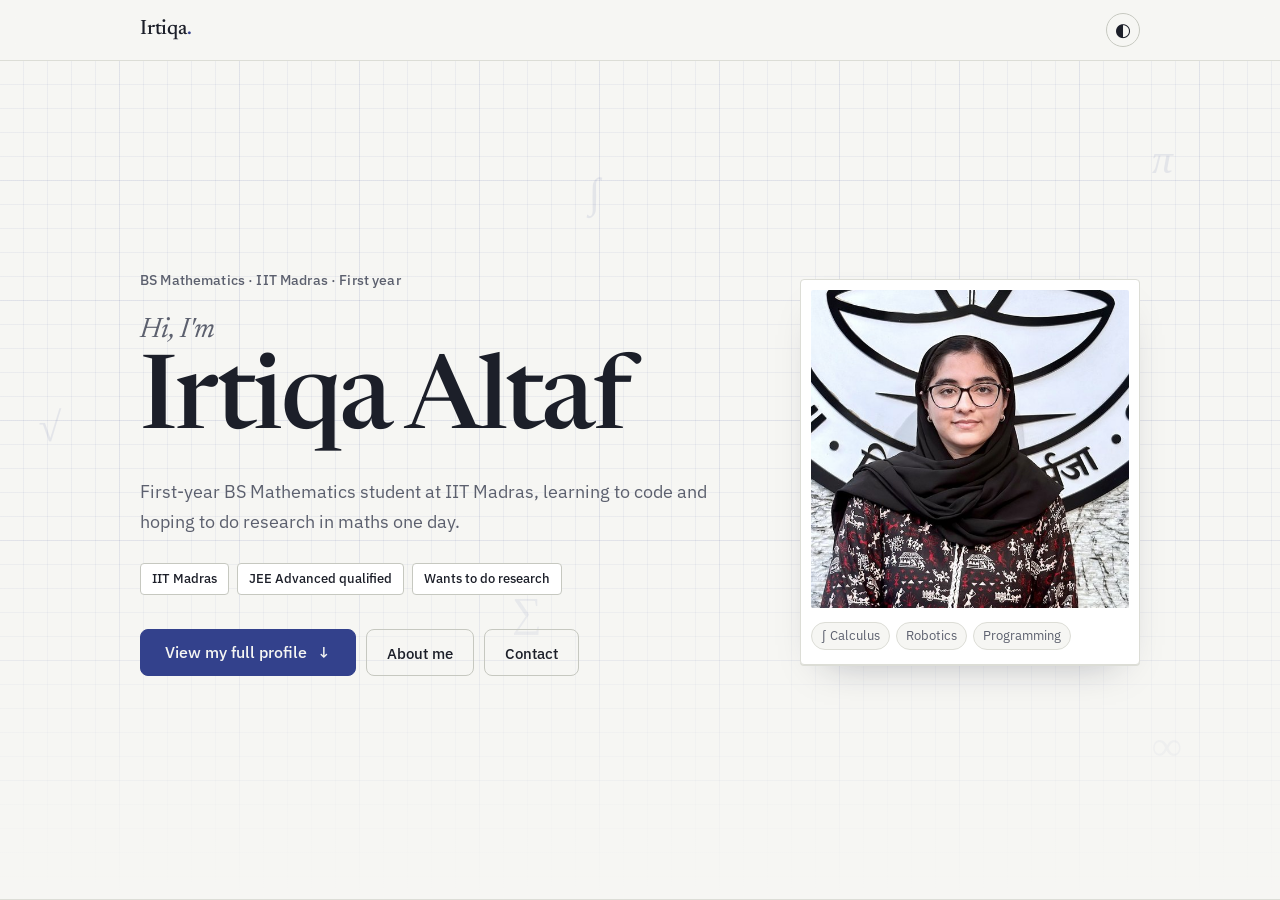
==== index.html @ 43c1088a "Refresh copy: vary sentence openings, rename to Beyond academics - Rewrite lines so they no longer a" ====
<!DOCTYPE html>
<html lang="en">
<head>
  <meta charset="UTF-8">
  <meta name="viewport" content="width=device-width, initial-scale=1.0">
  <meta name="color-scheme" content="light dark">
  <meta name="description" content="Irtiqa Altaf — BS Mathematics student at IIT Madras. Mathematics, programming, robotics, AI, sports and English poetry.">
  <title>Irtiqa Altaf</title>
  <link rel="preconnect" href="https://fonts.googleapis.com">
  <link rel="preconnect" href="https://fonts.gstatic.com" crossorigin>
  <link href="https://fonts.googleapis.com/css2?family=Newsreader:ital,opsz,wght@0,6..72,400;0,6..72,500;0,6..72,600;1,6..72,400;1,6..72,500&family=IBM+Plex+Sans:wght@400;500;600&family=IBM+Plex+Mono:wght@400;500&family=Noto+Nastaliq+Urdu:wght@400;600&family=Noto+Serif+Devanagari:wght@400;500&display=swap" rel="stylesheet">
  <link rel="stylesheet" href="style.css">
</head>
<body>
  <div id="bar"></div>

  <nav>
    <div class="wrap">
      <a class="logo" href="#top">Irtiqa<span>.</span></a>
      <div class="links">
        <a href="#about">About</a>
        <a href="#maths">Maths</a>
        <a href="#tech">Coding</a>
        <a href="#mathcode">Maths+Code</a>
        <a href="#robotics">Robotics</a>
        <a href="#beyond">Beyond academics</a>
        <a href="#languages">Languages</a>
        <a href="#roadmap">Roadmap</a>
        <a href="#contact">Contact</a>
      </div>
      <button id="theme" type="button" aria-label="Switch light and dark theme" title="Light / dark">◐</button>
    </div>
  </nav>

  <!-- HERO -->
  <div class="hero" id="top">
    <span class="sym" style="top:12%;left:46%;" aria-hidden="true">∫</span>
    <span class="sym" style="top:62%;left:40%;animation-delay:-3s;" aria-hidden="true">∑</span>
    <span class="sym" style="top:8%;left:90%;animation-delay:-5s;" aria-hidden="true">π</span>
    <span class="sym" style="top:78%;left:90%;animation-delay:-2s;" aria-hidden="true">∞</span>
    <span class="sym" style="top:40%;left:3%;animation-delay:-6s;" aria-hidden="true">√</span>
    <div class="wrap">
      <div>
        <div class="eyebrow">BS Mathematics &middot; IIT Madras &middot; First year</div>
        <h1>Hi, I'm <span>Irtiqa Altaf</span></h1>
        <p class="lead">
          First-year BS Mathematics student at IIT Madras, learning to code and hoping to do research in maths one day.
        </p>
        <div class="badges">
          <span class="badge">IIT Madras</span>
          <span class="badge">JEE Advanced qualified</span>
          <span class="badge">Wants to do research</span>
        </div>
        <div class="cta">
          <button type="button" class="btn primary big" id="openProfile">View my full profile <span class="down" aria-hidden="true">&darr;</span></button>
          <a class="btn ghost" href="#about">About me</a>
          <a class="btn ghost" href="#contact">Contact</a>
        </div>
      </div>
      <div class="photo-frame">
        <img src="[data-uri]" alt="Profile photo">
        <span class="chip c1">∫ Calculus</span>
        <span class="chip c2">Robotics</span>
        <span class="chip c3">Programming</span>
      </div>
    </div>
  </div>

  <div id="rest">

  <!-- HIGHLIGHTS -->
  <div class="hl">
    <div class="wrap">
      <a class="tile reveal" href="#maths"><span class="ic">∫</span><b>Maths</b><small>Calculus, Linear Algebra</small></a>
      <a class="tile reveal" href="#tech"><span class="ic">{ }</span><b>Coding</b><small>Python, R, MATLAB, Mathematica</small></a>
      <a class="tile reveal" href="#robotics"><span class="ic">🤖</span><b>Robotics &amp; electronics</b><small>Sensors, motors, circuits</small></a>
      <a class="tile reveal" href="#maths"><span class="ic">🧠</span><b>AI</b><small>The maths behind it</small></a>
      <a class="tile reveal" href="#beyond"><span class="ic">⚽</span><b>Sports &amp; games</b><small>Football, kho kho, chess</small></a>
    </div>
  </div>

  <!-- STATS -->
  <div class="stats">
    <div class="wrap">
      <div class="stat reveal"><b data-count="2">2</b><span>maths courses done at IIT Madras</span></div>
      <div class="stat reveal"><b data-count="3">3</b><span>languages I speak</span></div>
      <div class="stat reveal"><b data-count="4">4</b><span>coding tools: MATLAB, Mathematica, Python, R</span></div>
      <div class="stat reveal"><b data-count="3">3</b><span>sports and games I play</span></div>
    </div>
  </div>

  <!-- 01 ABOUT -->
  <section id="about">
    <div class="wrap two">
      <div class="reveal">
        <div class="sh"><span class="num">01</span><div><div class="kicker">About me</div><h2>A bit about me</h2></div></div>
        <p>
          Currently in my first year of BS Mathematics at IIT Madras, which I joined after qualifying JEE Advanced.
        </p>
        <p>
          Hardworking and consistent. Once I decide to do something, I see it through to the end.
        </p>
        <p>
          Exploring comes naturally to me: reading about maths, opening things up to see what's inside, and learning programming whenever there's time.
        </p>
        <p>
          Challenges draw me in, especially the ones that make me think differently. A problem that doesn't give in easily pushes me to look at it from a new angle, and that's usually where the real learning happens.
        </p>
        <p>
          Beyond academics, there's football, kho kho, chess (still learning), and long cycle rides around campus with songs on.
        </p>
        <p class="signoff">Always curious, quietly ambitious, and never done learning.</p>
      </div>
      <div class="card reveal">
        <h3>Quick facts</h3>
        <ul class="facts">
          <li><b>Studying</b> BS Mathematics</li>
          <li><b>Where</b> IIT Madras</li>
          <li><b>Favorite maths</b> Calculus</li>
          <li><b>Plays</b> Football, kho kho, chess</li>
          <li><b>Reads</b> Novels &amp; Urdu literature</li>
          <li><b>Languages</b> English, Urdu, Hindi</li>
          <li><b>Learning</b> Python, R, robotics</li>
          <li><b>Goal</b> Research in maths</li>
        </ul>
      </div>
    </div>
  </section>

  <!-- BELIEF -->
  <div class="belief">
    <div class="wrap reveal">
      <div class="kicker">What I believe</div>
      <p class="big">&ldquo;Once I decide to do something, I see it through to the end.&rdquo;</p>
      <p class="small">
        And a life without purpose wastes God's most beautiful gift.
      </p>
    </div>
  </div>

  <!-- 02 MATHS -->
  <section id="maths" class="alt">
    <div class="wrap">
      <div class="sh reveal"><span class="num">02</span><div><div class="kicker">Maths</div><h2>My maths side</h2></div></div>
      <div class="math-grid">
        <div class="card why reveal">
          <h3>What I like about maths</h3>
          <ul>
            <li>Reading about what's going on in the world of mathematics, the latest ideas, discoveries and problems. I could do that for hours.</li>
            <li>Calculus is the part of maths that fascinates me the most.</li>
            <li>The plan: higher studies in maths, and then a career in research.</li>
          </ul>
        </div>
        <div class="card reveal">
          <h3>Courses done at IIT Madras</h3>
          <div class="course"><span class="tick">✓</span><div><b>Linear Algebra</b><small>Completed</small></div></div>
          <div class="course"><span class="tick">✓</span><div><b>One Variable Calculus</b><small>Completed</small></div></div>
        </div>
      </div>

      <div class="why5 reveal">
        <h3 class="big">Why I like mathematics</h3>
        <div class="wgrid">
          <div class="card wcard">
            <div class="viz proof" id="proof">
              <div>Let n be even, so n = 2k</div>
              <div>&rArr; n&sup2; = 4k&sup2; = 2(2k&sup2;)</div>
              <div>&rArr; n&sup2; is even &nbsp;&#8718;</div>
            </div>
            <div class="txt"><div class="pill">Logic and clarity</div>
              <p>Everything in mathematics can be reasoned out step by step. When a proof works, you know it is true, and there is no doubt left.</p></div>
          </div>
          <div class="card wcard">
            <div class="viz fm" aria-hidden="true">
              <span class="io" id="fmx">2</span><span class="arrow">&rarr;</span>
              <span class="fbox"><span class="gear">&#9881;</span> f(x) = x&sup2;</span>
              <span class="arrow">&rarr;</span><span class="io out" id="fmy">4</span>
            </div>
            <div class="txt"><div class="pill">Understanding how things work</div>
              <p>Understanding how things work from the inside is a joy, and mathematics provides the tools to do it.</p></div>
          </div>
          <div class="card wcard">
            <div class="viz" aria-hidden="true">
              <pre class="code"><span class="kw">while</span> not solved:
    try_again()  <span class="cm"># attempt <b id="att">1</b></span>
<span class="ok" id="done">&nbsp;</span></pre>
            </div>
            <div class="txt"><div class="pill">Problem solving</div>
              <p>Staying with a hard problem for a long time and finally cracking it. Few feelings come close.</p></div>
          </div>
          <div class="card wcard">
            <div class="viz" aria-hidden="true"><canvas id="rose"></canvas></div>
            <div class="txt"><div class="pill">Beauty and patterns</div>
              <p>Mathematics is beautiful. Simple ideas often connect in surprising ways, and discovering those patterns never gets old.</p></div>
          </div>
          <div class="card wcard">
            <div class="viz gate" aria-hidden="true">
              <span class="bit" id="bA">1</span><span class="bit" id="bB">0</span>
              <span class="gbox">AND</span><span class="led" id="led"></span>
              <span class="eqs" id="eqs">1 AND 0 = 0</span>
            </div>
            <div class="txt"><div class="pill">Connection to technology</div>
              <p>Mathematics is the base of programming, electronics and robotics, which are the areas I'm exploring now.</p></div>
          </div>
        </div>
      </div>

      <div class="card thm reveal" style="margin-top:26px;">
        <div class="pill">My favorite equation</div>
        <h3>The derivative of an integral with moving limits</h3>
        <div class="eqbox">
          <math display="block" aria-label="d by dx of the integral from h of x to g of x of f of t dt equals f of g of x times g prime of x minus f of h of x times h prime of x">
            <mrow>
              <mfrac><mi>d</mi><mrow><mi>d</mi><mi>x</mi></mrow></mfrac>
              <mo stretchy="true">(</mo>
              <msubsup><mo>&int;</mo><mrow><mi>h</mi><mo stretchy="false" lspace="0" rspace="0">(</mo><mi>x</mi><mo stretchy="false" lspace="0" rspace="0">)</mo></mrow><mrow><mi>g</mi><mo stretchy="false" lspace="0" rspace="0">(</mo><mi>x</mi><mo stretchy="false" lspace="0" rspace="0">)</mo></mrow></msubsup>
              <mi>f</mi><mo stretchy="false" lspace="0" rspace="0">(</mo><mi>t</mi><mo stretchy="false" lspace="0" rspace="0">)</mo><mspace width="0.2em"></mspace><mi>d</mi><mi>t</mi>
              <mo stretchy="true">)</mo>
              <mo>=</mo>
              <mi>f</mi><mo stretchy="false" lspace="0" rspace="0">(</mo><mi>g</mi><mo stretchy="false" lspace="0" rspace="0">(</mo><mi>x</mi><mo stretchy="false" lspace="0" rspace="0">)</mo><mo stretchy="false" lspace="0" rspace="0">)</mo><mo lspace="0.2em" rspace="0.2em">&middot;</mo><msup><mi>g</mi><mo>&prime;</mo></msup><mo stretchy="false" lspace="0" rspace="0">(</mo><mi>x</mi><mo stretchy="false" lspace="0" rspace="0">)</mo>
              <mo>&minus;</mo>
              <mi>f</mi><mo stretchy="false" lspace="0" rspace="0">(</mo><mi>h</mi><mo stretchy="false" lspace="0" rspace="0">(</mo><mi>x</mi><mo stretchy="false" lspace="0" rspace="0">)</mo><mo stretchy="false" lspace="0" rspace="0">)</mo><mo lspace="0.2em" rspace="0.2em">&middot;</mo><msup><mi>h</mi><mo>&prime;</mo></msup><mo stretchy="false" lspace="0" rspace="0">(</mo><mi>x</mi><mo stretchy="false" lspace="0" rspace="0">)</mo>
            </mrow>
          </math>
        </div>
        <p>One of the most beautiful equations I have learnt so far.</p>
        <p class="small">It follows from the Fundamental Theorem of Calculus and the chain rule. It is a form of the Leibniz integral rule.</p>
        <canvas id="thmCv" role="img" aria-label="Animated graph: the area under f(t) between two moving limits h(x) and g(x)"></canvas>
        <p class="readout" id="thmOut"></p>
        <p class="note">The shaded area is the integral of f(t) from h(x) to g(x). As x changes, both limits move. The page checks the formula against a numerical calculation, and they match.</p>
      </div>

      <div class="card reveal" style="margin-top:22px;">
        <h3>Maths in AI and robotics</h3>
        <p>
          Exploring how maths is used in AI and robotics is a big interest. Some things I want to understand better:
        </p>
        <div class="qs">
          <div class="card q" data-q="QUESTION 1"><p>How does a robot know where its arm is and how to move it? I think linear algebra comes in here.</p></div>
          <div class="card q" data-q="QUESTION 2"><p>How does an AI model learn from data? Maybe calculus again.</p></div>
          <div class="card q" data-q="QUESTION 3"><p>How do sensors, motors and circuits work together with the maths?</p></div>
        </div>
      </div>
    </div>
  </section>

  <!-- 03 CODING -->
  <section id="tech">
    <div class="wrap">
      <div class="sh reveal"><span class="num">03</span><div><div class="kicker">Coding</div><h2>What I'm learning to code with</h2></div></div>
      <div class="tags reveal">
        <span class="tag">MATLAB<small>Learned</small></span>
        <span class="tag">Mathematica<small>Learned</small></span>
        <span class="tag">Python<small>Basics, going deeper</small></span>
        <span class="tag learning">R<small>Learning right now</small></span>
        <span class="tag learning">Other languages<small>Want to learn</small></span>
      </div>
      <div class="panel reveal">
        <div class="pill">Right now</div>
        <ul>
          <li><b>R programming</b> Learning it right now.</li>
          <li><b>Python</b> Comfortable with the basics, now going deeper.</li>
          <li><b>MATLAB &amp; Mathematica</b> Already learned both.</li>
          <li><b>Next few months</b> Much more programming and robotics.</li>
        </ul>
      </div>
    </div>
  </section>

  <!-- 04 MATHS + CODE -->
  <section id="mathcode" class="alt">
    <div class="wrap">
      <div class="sh reveal"><span class="num">04</span><div><div class="kicker">Maths meets code</div><h2>Calculus, drawn</h2></div></div>
      <p class="sub reveal">
        The derivative is the slope of a curve at one point. Choose a function
        and move the slider to see the tangent line change.
      </p>
      <div class="demo card reveal">
        <div class="controls">
          <label>Function
            <select id="calcFn">
              <option value="sin">sin x</option>
              <option value="sq">x²</option>
              <option value="cube">x³ − 3x</option>
            </select>
          </label>
          <label class="grow">Point x
            <input type="range" id="calcX" step="0.01">
          </label>
        </div>
        <canvas id="calc" role="img" aria-label="Interactive graph of a function, its derivative and its tangent line"></canvas>
        <p class="readout" id="calcOut"></p>
        <p class="note">Built with JavaScript for this page. A Python and R version is on my list.</p>
      </div>
    </div>
  </section>

  <!-- 05 ROBOTICS -->
  <section id="robotics">
    <div class="wrap">
      <div class="sh reveal"><span class="num">05</span><div><div class="kicker">Robotics &amp; electronics</div><h2>What's inside things</h2></div></div>
      <div class="robo reveal">
        <div>
          <blockquote>&ldquo;It's the little building blocks of everyday stuff that fascinate me.&rdquo;</blockquote>
          <p>
            That's why I like opening things up to see what's inside. I once
            took apart a computer keyboard to look at its components.
          </p>
          <p>
            Still a beginner in robotics and electronics. The goal is to understand what's inside a robot, like the sensors, motors and circuits, and the maths behind how they work.
          </p>
          <p>Nothing big built yet, but that's starting soon.</p>
          <div class="chips"><span>Sensors</span><span>Motors</span><span>Circuits</span><span>Maths</span></div>
        </div>
        <svg viewBox="0 0 420 320" role="img" aria-label="Decorative circuit diagram with sensors, motors and circuits connected to a robot chip">
          <g fill="none" stroke-width="2.5" stroke-linecap="round" stroke-linejoin="round">
            <path class="trace" d="M160 140 H90 V70 H52"/>
            <path class="trace" d="M160 180 H70 V250 H52"/>
            <path class="trace" d="M260 140 H330 V70 H368"/>
            <path class="trace" d="M260 180 H350 V250 H368"/>
            <path class="trace" d="M210 110 V44 H262"/>
            <path class="trace" d="M210 210 V282 H158"/>
          </g>
          <rect x="160" y="110" width="100" height="100" rx="12" fill="#0b1f23" stroke="#5eead4" stroke-width="2.5"/>
          <g stroke="#5eead4" stroke-width="2.5" stroke-linecap="round">
            <path d="M180 110v-8M210 110v-8M240 110v-8M180 210v8M210 210v8M240 210v8M160 130h-8M160 160h-8M160 190h-8M260 130h8M260 160h8M260 190h8"/>
          </g>
          <text x="210" y="165" text-anchor="middle" font-weight="600">ROBOT</text>
          <g fill="#5eead4">
            <circle cx="52" cy="70" r="6"/><circle cx="52" cy="250" r="6"/>
            <circle cx="368" cy="70" r="6"/><circle cx="368" cy="250" r="6"/>
            <circle cx="262" cy="44" r="6"/><circle cx="158" cy="282" r="6"/>
          </g>
          <text x="52" y="52" text-anchor="middle">Sensors</text>
          <text x="52" y="276" text-anchor="middle">Motors</text>
          <text x="368" y="52" text-anchor="middle">Circuits</text>
          <text x="368" y="276" text-anchor="middle">Power</text>
          <text x="290" y="36">Code</text>
          <text x="104" y="306">Maths</text>
        </svg>
      </div>

      <div class="grid involve">
        <div class="card reveal">
          <div class="pill">Electronics</div>
          <h3>Shaastra 2027: Elecfest</h3>
          <p>Part of the Elecfest team at Shaastra 2027.</p>
        </div>
        <div class="card reveal">
          <div class="pill">AI</div>
          <h3>AI club, CFI</h3>
          <p>Applied and gave the interview.</p>
          <span class="wait">Result not out yet</span>
        </div>
        <div class="card reveal">
          <div class="pill">Robotics</div>
          <h3>iBot club, CFI</h3>
          <p>Applied and gave the interview.</p>
          <span class="wait">Result not out yet</span>
        </div>
      </div>
    </div>
  </section>

  <!-- 06 BEYOND ACADEMICS -->
  <section id="beyond" class="alt">
    <div class="wrap">
      <div class="sh reveal"><span class="num">06</span><div><div class="kicker">Beyond academics</div><h2>What I do when I'm not studying</h2></div></div>
      <div class="bento">
        <div class="card reveal"><span class="icon">⚽</span><h3>Football</h3><p>Love the game, and playing as part of a team is the best part.</p></div>
        <div class="card reveal"><span class="icon">🏃‍♀️</span><h3>Kho kho</h3><p>Another favourite, on the field whenever possible.</p></div>
        <div class="card big reveal">
          <span class="icon">📚</span>
          <h3>Novels &amp; Urdu literature</h3>
          <p>Novels and Urdu literature, especially Allama Iqbal's poetry, fill most of my free time and keep me motivated.</p>
          <p>Writing Urdu poems of my own is part of it too.</p>
        </div>
        <div class="card reveal"><span class="icon">♟️</span><h3>Chess</h3><p>Just started. Still learning.</p></div>
        <div class="card reveal"><span class="icon">🚲</span><h3>Cycling</h3><p>Songs on, no place to go, just riding around campus. Love it.</p></div>
        <div class="card wide reveal"><span class="icon">🔧</span><h3>Taking things apart</h3><p>Opening things up to see the components inside. A computer keyboard has already been through it.</p></div>
      </div>
    </div>
  </section>

  <!-- 07 LANGUAGES -->
  <section id="languages">
    <div class="wrap">
      <div class="sh reveal"><span class="num">07</span><div><div class="kicker">Languages</div><h2>Languages I know</h2></div></div>
      <div class="grid">
        <div class="card lang reveal">
          <div class="script">Aa</div>
          <h3>English</h3>
          <p>The language of my studies and my code.</p>
        </div>
        <div class="card lang reveal">
          <div class="script" lang="ur" dir="rtl">اردو</div>
          <h3>Urdu</h3>
          <p>The language of the literature I love, and of the poems I try to write.</p>
        </div>
        <div class="card lang reveal">
          <div class="script" lang="hi">हिन्दी</div>
          <h3>Hindi</h3>
          <p>Spoken and written every day, usually mixed with English.</p>
        </div>
      </div>
    </div>
  </section>

  <!-- QUOTE -->
  <div class="quote">
    <div class="wrap reveal">
      <blockquote>
        &ldquo;Raise your selfhood so high that before every decree of destiny,
        God Himself asks you: <em>tell me, what is it that you wish?</em>&rdquo;
      </blockquote>
      <p class="roman" lang="ur" dir="rtl">
        خودی کو کر بلند اتنا کہ ہر تقدیر سے پہلے،<br>
        خدا بندے سے خود پوچھے، بتا تیری رضا کیا ہے۔
      </p>
      <cite>Allama Iqbal &middot; my favorite couplet</cite>
      <p class="why-q">Iqbal's poetry is one of my biggest sources of motivation. I try to write Urdu poems of my own too.</p>
    </div>
  </div>

  <!-- 08 ROADMAP -->
  <section id="roadmap">
    <div class="wrap">
      <div class="sh reveal"><span class="num">08</span><div><div class="kicker">Roadmap</div><h2>Where I want to go</h2></div></div>
      <div class="road">
        <div class="card reveal">
          <div class="pill">Now</div>
          <h3>Learning the basics</h3>
          <ul>
            <li>Studying maths at IIT Madras</li>
            <li>Learning R, and practicing Python, MATLAB and Mathematica</li>
            <li>Working with the Elecfest team</li>
          </ul>
        </div>
        <div class="card reveal">
          <div class="pill">Next few months</div>
          <h3>Maths, programming and robotics</h3>
          <ul>
            <li>Study maths very well</li>
            <li>Learn a lot more programming and robotics</li>
            <li>Go deeper into Python and other useful languages</li>
            <li>Start my first project</li>
          </ul>
        </div>
        <div class="card reveal">
          <div class="pill">Later</div>
          <h3>Research in maths</h3>
          <ul>
            <li>Higher studies in mathematics</li>
            <li>Work in research</li>
          </ul>
        </div>
      </div>
    </div>
  </section>

  <!-- 09 PROJECTS -->
  <section id="projects" class="alt">
    <div class="wrap">
      <div class="sh reveal"><span class="num">09</span><div><div class="kicker">Projects</div><h2>Coming soon</h2></div></div>
      <p class="sub reveal">No projects yet. The first one is coming soon, and it will show up here.</p>
      <div class="grid">
        <div class="card proj reveal"><div class="pill">Coming soon</div><h3>Project 1</h3><p>Something with calculus and code.</p></div>
        <div class="card proj reveal"><div class="pill">Coming soon</div><h3>Project 2</h3><p>Something with electronics or robotics.</p></div>
        <div class="card proj reveal"><div class="pill">Coming soon</div><h3>Project 3</h3><p>Another idea.</p></div>
      </div>
    </div>
  </section>

  <!-- FRIENDS -->
  <section>
    <div class="wrap">
      <div class="sh reveal"><span class="num">✦</span><div><div class="kicker">My friends say</div><h2>How they describe me</h2></div></div>
      <div class="words reveal">
        <span class="word">Headstrong</span>
        <span class="word">Hardworking</span>
        <span class="word">Straightforward</span>
      </div>
    </div>
  </section>

  <!-- CONTACT -->
  <section id="contact" class="alt contact">
    <div class="wrap reveal">
      <div class="sh"><div><div class="kicker">Contact</div><h2>Say hi</h2></div></div>
      <p class="sub">Want to talk about maths, robotics, football or poetry? Message me.</p>
      <div class="cta">
        <!-- Replace the placeholders below with your real links -->
        <a class="btn primary" href="mailto:ma26b009@smail.iitm.ac.in">Email me</a>
        <a class="btn ghost" href="https://github.com/ma26b009">GitHub</a>
        <a class="btn ghost" href="https://www.linkedin.com/in/irtiqa-altaf-901a31426">LinkedIn</a>
      </div>
    </div>
  </section>

  <footer>
    &copy; 2026 Irtiqa Altaf &middot; <a href="#top">Back to top &uarr;</a>
  </footer>

  </div><!-- /#rest -->
  <script src="script.js"></script>
</body>
</html>
---- style.css ----
/* ==========================================================================
   Irtiqa Altaf — personal site
   Design: "the notebook" — typeset like a good maths paper.
   Paper + indigo ink, Newsreader for display, IBM Plex for text.
   ========================================================================== */

/* ---------- Tokens ---------- */
:root {
  color-scheme: light;
  --bg: #f6f6f3;          /* paper */
  --bg2: #eeeee9;         /* tinted paper for alternating sections */
  --card: #ffffff;        /* raised sheet */
  --text: #1c1f29;        /* ink */
  --muted: #5c606e;       /* pencil */
  --accent: #33418c;      /* indigo fountain-pen ink */
  --accent2: #232d66;
  --teal: #2e6a5c;        /* "done" / secondary marks */
  --line: #dcddd6;        /* hairline */
  --line2: #c6c8c0;       /* stronger rule */
  --grid: rgba(51, 65, 140, 0.055);
  --nav: rgba(246, 246, 243, 0.88);
  --band: #1d2340;        /* deep ink panel (robotics) */
  --band-text: #e6e8f2;
  --band-muted: #aab1cf;
  --band-mark: #a9b5ee;

  --serif: "Newsreader", "Iowan Old Style", "Palatino Linotype", Georgia, serif;
  --sans: "IBM Plex Sans", system-ui, -apple-system, "Segoe UI", sans-serif;
  --mono: "IBM Plex Mono", ui-monospace, SFMono-Regular, Menlo, monospace;
  --urdu: "Noto Nastaliq Urdu", "Noto Naskh Arabic", serif;
  --deva: "Noto Serif Devanagari", "Noto Sans Devanagari", serif;

  --wrap: 1080px;
  --gutter: clamp(20px, 4vw, 40px);
  --r-sm: 4px;
  --r: 8px;
  --r-lg: 14px;
}

@media (prefers-color-scheme: dark) {
  :root:not([data-theme="light"]) {
    color-scheme: dark;
    --bg: #12141b; --bg2: #171a23; --card: #1b1f2a;
    --text: #e7e7e2; --muted: #a2a6b4;
    --accent: #a9b5ee; --accent2: #c9d0f5; --teal: #8cc6b5;
    --line: #2b2f3b; --line2: #3a3f4d;
    --grid: rgba(169, 181, 238, 0.05);
    --nav: rgba(18, 20, 27, 0.86);
    --band: #1d2233; --band-text: #e6e8f2; --band-muted: #a7aec8; --band-mark: #a9b5ee;
  }
}
:root[data-theme="dark"] {
  color-scheme: dark;
  --bg: #12141b; --bg2: #171a23; --card: #1b1f2a;
  --text: #e7e7e2; --muted: #a2a6b4;
  --accent: #a9b5ee; --accent2: #c9d0f5; --teal: #8cc6b5;
  --line: #2b2f3b; --line2: #3a3f4d;
  --grid: rgba(169, 181, 238, 0.05);
  --nav: rgba(18, 20, 27, 0.86);
  --band: #1d2233; --band-text: #e6e8f2; --band-muted: #a7aec8; --band-mark: #a9b5ee;
}

/* ---------- Base ---------- */
*, *::before, *::after { box-sizing: border-box; margin: 0; padding: 0; }
html { scroll-behavior: smooth; scroll-padding-top: 76px; -webkit-text-size-adjust: 100%; }
body {
  font-family: var(--sans);
  font-size: 1.0625rem;
  line-height: 1.7;
  color: var(--text);
  background: var(--bg);
  overflow-x: hidden;
  -webkit-font-smoothing: antialiased;
  text-rendering: optimizeLegibility;
  font-feature-settings: "kern" 1;
}
a { color: inherit; text-decoration-thickness: 1px; text-underline-offset: 3px; }
::selection { background: color-mix(in srgb, var(--accent) 22%, transparent); }
:focus-visible { outline: 2px solid var(--accent); outline-offset: 3px; border-radius: var(--r-sm); }
p + p { margin-top: 0.9em; }
h1, h2, h3 { font-family: var(--serif); font-weight: 500; color: var(--text); font-optical-sizing: auto; }
b, strong { font-weight: 600; }

.wrap { max-width: var(--wrap); margin: 0 auto; padding: 0 var(--gutter); }

/* ---------- Progress bar + nav ---------- */
#bar { position: fixed; top: 0; left: 0; height: 2px; width: 0; background: var(--accent); z-index: 30; }

nav {
  position: sticky; top: 0; z-index: 20;
  background: var(--nav);
  backdrop-filter: saturate(140%) blur(10px);
  -webkit-backdrop-filter: saturate(140%) blur(10px);
  border-bottom: 1px solid var(--line);
}
nav .wrap { display: flex; align-items: center; gap: 24px; height: 60px; }
.logo {
  font-family: var(--serif); font-weight: 500; font-size: 1.3rem;
  text-decoration: none; letter-spacing: -0.01em; flex: none;
}
.logo span { color: var(--accent); }
.links {
  display: flex; gap: 22px; margin-left: auto;
  overflow-x: auto; scrollbar-width: none;
  font-size: 0.875rem;
}
.links::-webkit-scrollbar { display: none; }
.links a { color: var(--muted); text-decoration: none; white-space: nowrap; padding: 4px 0; border-bottom: 1px solid transparent; transition: color .15s, border-color .15s; }
.links a:hover { color: var(--text); border-bottom-color: var(--line2); }
#theme {
  flex: none; width: 34px; height: 34px; border-radius: 50%;
  border: 1px solid var(--line2); background: transparent; color: var(--text);
  font-size: 1.15rem; line-height: 1; cursor: pointer; transition: border-color .15s;
  font-family: "Segoe UI Symbol", "DejaVu Sans", system-ui, sans-serif;
}
#theme:hover { border-color: var(--accent); }

/* ---------- Hero ---------- */
.hero {
  position: relative; overflow: hidden;
  min-height: calc(100vh - 61px); min-height: calc(100svh - 61px);
  display: flex; align-items: center;
  border-bottom: 1px solid var(--line);
  background-color: var(--bg);
  /* graph paper: fine 24px squares, a stronger line every 5 */
  background-image:
    linear-gradient(var(--grid) 1px, transparent 1px),
    linear-gradient(90deg, var(--grid) 1px, transparent 1px),
    linear-gradient(color-mix(in srgb, var(--grid) 100%, var(--grid)) 1px, transparent 1px),
    linear-gradient(90deg, color-mix(in srgb, var(--grid) 100%, var(--grid)) 1px, transparent 1px);
  background-size: 24px 24px, 24px 24px, 120px 120px, 120px 120px;
  background-position: -1px -1px;
}
.hero::after {
  /* fade the paper grid out toward the bottom and the text side */
  content: ""; position: absolute; inset: 0; pointer-events: none;
  background: linear-gradient(to bottom, transparent 55%, var(--bg) 100%);
}
.sym {
  position: absolute; z-index: 0; pointer-events: none; user-select: none;
  font-family: var(--serif); font-style: italic; font-size: 2.6rem;
  color: var(--accent); opacity: 0.09;
}
.hero .wrap {
  position: relative; z-index: 1; width: 100%;
  display: grid; grid-template-columns: minmax(0, 1.25fr) minmax(0, 0.75fr);
  gap: clamp(40px, 7vw, 96px); align-items: center;
  padding-top: 72px; padding-bottom: 88px;
}
.eyebrow {
  font-size: 0.9rem; font-weight: 500; color: var(--muted);
  letter-spacing: 0.01em;
}
.hero h1 {
  margin: 22px 0 22px;
  font-family: var(--serif); font-weight: 400; font-style: italic;
  font-size: clamp(1.4rem, 2.4vw, 1.75rem); line-height: 1.2;
  color: var(--muted);
}
.hero h1 span {
  display: block; margin-top: 6px;
  font-style: normal; font-weight: 500; color: var(--text);
  font-size: clamp(3.2rem, 8.2vw, 6.4rem); line-height: 0.98;
  letter-spacing: -0.025em;
}
.lead { font-size: 1.15rem; line-height: 1.65; color: var(--muted); max-width: 34em; }
.badges { margin-top: 26px; display: flex; flex-wrap: wrap; gap: 8px; }
.badge {
  font-size: 0.82rem; font-weight: 500; color: var(--text);
  padding: 4px 11px; border: 1px solid var(--line2); border-radius: var(--r-sm);
  background: var(--card);
}
.cta { margin-top: 34px; display: flex; flex-wrap: wrap; gap: 10px; }

/* buttons */
.btn {
  display: inline-flex; align-items: center; gap: 10px;
  padding: 11px 20px; border-radius: var(--r);
  font: 500 0.95rem/1.2 var(--sans); text-decoration: none; cursor: pointer;
  transition: background-color .15s, border-color .15s, color .15s;
}
.btn.primary { background: var(--accent); color: var(--bg); border: 1px solid var(--accent); }
.btn.primary:hover { background: var(--accent2); border-color: var(--accent2); }
.btn.ghost { background: transparent; color: var(--text); border: 1px solid var(--line2); }
.btn.ghost:hover { border-color: var(--text); }
.btn.big { padding: 13px 24px; font-size: 1rem; }
.btn.big .down { display: inline-block; transition: transform .2s ease; }
.btn.big:hover .down { transform: translateY(3px); }

/* portrait, mounted like a figure in a paper */
.photo-frame {
  position: relative; width: min(100%, 340px); justify-self: end;
  display: flex; flex-wrap: wrap; gap: 6px;
  padding: 10px 10px 14px; background: var(--card);
  border: 1px solid var(--line); border-radius: var(--r-sm);
  box-shadow: 0 1px 0 var(--line), 0 18px 40px -24px rgba(20, 24, 50, 0.35);
}
.photo-frame img {
  display: block; width: 100%; aspect-ratio: 1; object-fit: cover;
  border-radius: 2px; margin-bottom: 8px;
  filter: saturate(0.9);
}
.chip {
  font-size: 0.8rem; color: var(--muted);
  padding: 2px 9px; border: 1px solid var(--line); border-radius: 999px;
  background: var(--bg);
}

/* intro first, rest opens on click (behaviour from script.js) */
.js #rest { display: none; }
.js #rest.open { display: block; animation: openIn .6s ease both; }
@keyframes openIn { from { opacity: 0; transform: translateY(14px); } to { opacity: 1; transform: none; } }
.js:not(.opened) .links { display: none; }
.js:not(.opened) #theme { margin-left: auto; }

/* ---------- Highlights: an index strip ---------- */
.hl { background: var(--bg); border-bottom: 1px solid var(--line); }
.hl .wrap { display: grid; grid-template-columns: repeat(5, 1fr); }
.tile {
  display: block; text-decoration: none; text-align: left;
  padding: 26px 20px 26px 20px; border-left: 1px solid var(--line);
  transition: background-color .15s;
}
.tile:last-child { border-right: 1px solid var(--line); }
.tile:hover { background: var(--card); }
.tile:hover b { color: var(--accent); }
.tile .ic {
  display: block; height: 30px; font-family: var(--serif); font-size: 1.35rem; line-height: 30px;
  color: var(--accent); filter: grayscale(1); opacity: .85;
}
.tile b { display: block; margin-top: 10px; font-family: var(--serif); font-weight: 500; font-size: 1.1rem; line-height: 1.25; transition: color .15s; }
.tile small { display: block; margin-top: 4px; color: var(--muted); font-size: 0.82rem; line-height: 1.4; }

/* ---------- Stats ---------- */
.stats { border-bottom: 1px solid var(--line); background: var(--bg2); }
.stats .wrap { display: grid; grid-template-columns: repeat(4, 1fr); gap: 0; padding-top: 34px; padding-bottom: 34px; }
.stat { display: flex; align-items: baseline; gap: 14px; padding: 4px 20px; border-left: 1px solid var(--line2); }
.stat:first-child { border-left: 0; padding-left: 0; }
.stat b {
  font-family: var(--serif); font-weight: 400; font-size: 2.75rem; line-height: 1;
  color: var(--accent); font-variant-numeric: lining-nums tabular-nums; flex: none;
}
.stat span { color: var(--muted); font-size: 0.86rem; line-height: 1.4; }

/* ---------- Sections ---------- */
section { padding: clamp(64px, 9vw, 112px) 0; }
section.alt { background: var(--bg2); border-block: 1px solid var(--line); }
section + section.alt, section.alt + section { border-top-width: 1px; }

.sh { position: relative; display: block; margin-bottom: 36px; }
.sh::after { content: ""; display: table; clear: both; }
.num {
  font-family: var(--serif); font-style: italic; font-weight: 400;
  font-size: 1.05rem; line-height: 24px; color: var(--accent); white-space: nowrap;
  font-variant-numeric: lining-nums;
  float: left; margin-right: 12px;
}
.num::before { content: "§\00a0"; color: var(--muted); font-style: normal; }
section:not([id]) .num::before { content: none; }
.kicker { font-size: 0.9rem; line-height: 24px; font-weight: 500; color: var(--accent); }
h2 { clear: left; }
h2 {
  margin-top: 2px;
  font-size: clamp(2rem, 4.2vw, 2.9rem); line-height: 1.1; letter-spacing: -0.015em;
}
.sub { color: var(--muted); max-width: 38em; margin: -14px 0 32px; font-size: 1.08rem; }

/* section numbers hang in the margin on wide screens, like equation numbers */
@media (min-width: 1240px) {
  .num { float: none; margin: 0; position: absolute; right: calc(100% + 28px); top: 30px; text-align: right; }
}

.two { display: grid; grid-template-columns: minmax(0, 1.35fr) minmax(0, 1fr); gap: clamp(32px, 6vw, 72px); align-items: start; }
.two > div:first-child p { max-width: 36em; }
.signoff {
  margin-top: 1.6em !important; padding-top: 1.1em; max-width: 24em;
  border-top: 1px solid var(--line2);
  font-family: var(--serif); font-style: italic; font-weight: 400;
  font-size: 1.4rem; line-height: 1.4; color: var(--accent);
}

/* cards: quiet sheets, no lift */
.card {
  background: var(--card); border: 1px solid var(--line); border-radius: var(--r-lg);
  padding: clamp(20px, 2.6vw, 28px);
}
.card h3 { font-size: 1.28rem; line-height: 1.25; margin-bottom: 8px; }
.card p { color: var(--muted); font-size: 0.98rem; }
.grid { display: grid; grid-template-columns: repeat(auto-fit, minmax(240px, 1fr)); gap: 18px; }
.icon { display: block; font-size: 1.35rem; margin-bottom: 12px; filter: grayscale(1); opacity: .8; }
.pill { font-size: 0.82rem; font-weight: 500; color: var(--accent); margin-bottom: 4px; }

/* quick facts as a definition-style table */
.facts { list-style: none; margin-top: 8px; }
.facts li { display: flex; gap: 12px; padding: 10px 0; border-bottom: 1px solid var(--line); font-size: 0.95rem; }
.facts li:last-child { border-bottom: 0; padding-bottom: 0; }
.facts b { flex: none; width: 118px; color: var(--muted); font-weight: 500; }

/* ---------- Belief ---------- */
.belief { padding: clamp(64px, 9vw, 104px) 0; text-align: center; border-top: 1px solid var(--line); }
.belief .wrap { max-width: 860px; }
.belief .big {
  margin: 18px auto 0; max-width: 24em;
  font-family: var(--serif); font-style: italic; font-weight: 400;
  font-size: clamp(1.7rem, 3.6vw, 2.6rem); line-height: 1.25; letter-spacing: -0.01em;
  color: var(--text);
}
.belief .small { margin: 22px auto 0; max-width: 34em; color: var(--muted); }

/* ---------- Maths ---------- */
.math-grid { display: grid; grid-template-columns: minmax(0, 1.2fr) minmax(0, 1fr); gap: 18px; align-items: stretch; }
.why ul { list-style: none; margin-top: 6px; }
.why li { position: relative; padding: 10px 0 10px 30px; color: var(--muted); font-size: 0.98rem; }
.why li + li { border-top: 1px solid var(--line); }
.why li::before {
  content: "\222B"; position: absolute; left: 4px; top: 6px;
  font-family: var(--serif); font-style: italic; font-size: 1.35rem; color: var(--accent);
}
.course { display: flex; gap: 14px; align-items: center; padding: 14px 0; border-bottom: 1px solid var(--line); }
.course:last-child { border-bottom: 0; padding-bottom: 0; }
.tick {
  width: 28px; height: 28px; flex: none; display: grid; place-items: center;
  border-radius: 50%; border: 1px solid color-mix(in srgb, var(--teal) 45%, transparent);
  color: var(--teal); font-size: 0.85rem; font-weight: 600;
}
.course b { display: block; font-weight: 500; line-height: 1.3; }
.course small { color: var(--teal); font-size: 0.82rem; }

.qs { margin-top: 22px; display: grid; grid-template-columns: repeat(auto-fit, minmax(220px, 1fr)); gap: 0; border-top: 1px solid var(--line); }
.qs .card.q {
  position: relative; background: transparent; border: 0; border-radius: 0;
  padding: 44px 22px 6px 0;
}
.qs .card.q + .card.q { padding-left: 22px; border-left: 1px solid var(--line); }
.q::before {
  content: attr(data-q); position: absolute; top: 16px;
  font-family: var(--serif); font-style: italic; font-size: 0.95rem; color: var(--accent);
  text-transform: lowercase;
}
.q::first-letter { text-transform: none; }

/* why I like mathematics: five small figures */
.why5 { margin-top: 56px; }
.why5 h3.big { font-size: 1.6rem; margin-bottom: 18px; }
.wgrid { display: grid; grid-template-columns: repeat(6, 1fr); gap: 18px; }
.wcard { grid-column: span 2; padding: 0; overflow: hidden; display: flex; flex-direction: column; }
.wcard:nth-child(n+4) { grid-column: span 3; }
.wcard .txt { padding: 18px 22px 22px; }
.wcard .txt p { font-size: 0.95rem; }
.viz {
  height: 128px; flex: none; overflow: hidden;
  display: flex; align-items: center; justify-content: center; gap: 8px;
  background-color: var(--bg);
  background-image: linear-gradient(var(--grid) 1px, transparent 1px), linear-gradient(90deg, var(--grid) 1px, transparent 1px);
  background-size: 16px 16px;
  border-bottom: 1px solid var(--line);
  font-family: var(--mono); font-size: 0.84rem; color: var(--text);
}
.viz canvas { width: 100%; height: 100%; display: block; }
.proof { flex-direction: column; align-items: flex-start; justify-content: center; padding: 0 22px; gap: 3px; font-family: var(--serif); font-size: 1rem; font-style: italic; }
.proof div { opacity: 0; transform: translateX(-6px); transition: opacity .45s, transform .45s; }
.proof div.on { opacity: 1; transform: none; }
.fm .io { min-width: 34px; text-align: center; padding: 5px 9px; border-radius: var(--r-sm); background: var(--card); border: 1px solid var(--line2); font-weight: 500; }
.fm .io.out { color: var(--accent); border-color: var(--accent); }
.fm .io.pop { animation: pop .45s ease; }
@keyframes pop { 0% { transform: scale(.8); } 60% { transform: scale(1.12); } 100% { transform: scale(1); } }
.fm .arrow { color: var(--muted); }
.fm .fbox { padding: 7px 11px; border-radius: var(--r-sm); border: 1px solid var(--teal); color: var(--teal); font-weight: 500; white-space: nowrap; background: var(--card); }
.gear { display: inline-block; animation: spin 6s linear infinite; }
@keyframes spin { to { transform: rotate(360deg); } }
.code { font: inherit; text-align: left; line-height: 1.65; padding: 0 22px; width: 100%; color: var(--text); white-space: pre; }
.code .kw { color: var(--accent); font-weight: 500; }
.code .cm { color: var(--muted); }
.code .cm b { font-weight: 500; color: var(--text); }
.code .ok { color: var(--teal); font-weight: 500; }
.gate { gap: 10px; flex-wrap: wrap; align-content: center; }
.bit { width: 30px; height: 30px; display: grid; place-items: center; border-radius: var(--r-sm); border: 1px solid var(--line2); background: var(--card); font-weight: 500; transition: background-color .3s, color .3s, border-color .3s; }
.bit.hi { background: var(--accent); color: var(--bg); border-color: var(--accent); }
.gbox { padding: 6px 14px; border: 1px solid var(--teal); border-radius: var(--r-sm) 18px 18px var(--r-sm); color: var(--teal); font-weight: 500; background: var(--card); }
.led { width: 14px; height: 14px; border-radius: 50%; background: var(--line2); transition: background-color .3s, box-shadow .3s; }
.led.on { background: var(--teal); box-shadow: 0 0 0 4px color-mix(in srgb, var(--teal) 20%, transparent); }
.eqs { flex-basis: 100%; text-align: center; font-size: 0.76rem; color: var(--muted); }

/* favourite equation */
.thm.card { margin-top: 28px; padding: clamp(24px, 3.4vw, 40px); }
.thm h3 { font-size: clamp(1.45rem, 2.6vw, 1.85rem); margin-top: 2px; }
.thm p { margin-top: 12px; max-width: 46em; }
.thm .small { font-size: 0.9rem; }
.eqbox {
  overflow-x: auto; padding: 26px 8px; margin: 20px 0 6px; text-align: center;
  border-block: 1px solid var(--line);
}
.eqbox math { font-size: clamp(0.95rem, 2.6vw, 1.75rem); font-family: "STIX Two Math", "Cambria Math", "Latin Modern Math", var(--serif); color: var(--text); }
#thmCv { width: 100%; height: 240px; display: block; margin-top: 22px; border-radius: var(--r); background: var(--bg); border: 1px solid var(--line); }
.readout { margin-top: 12px; font-family: var(--mono); font-size: 0.86rem; font-weight: 500; color: var(--text); }
.card p.readout { color: var(--text); font-size: 0.86rem; }
.note { color: var(--muted); font-size: 0.86rem; margin-top: 6px; }
.card p.note { font-size: 0.86rem; }

/* ---------- Coding ---------- */
.tags { display: flex; flex-wrap: wrap; gap: 10px; }
.tag {
  min-width: 150px; padding: 12px 16px; border-radius: var(--r);
  background: var(--card); border: 1px solid var(--line2);
  font-weight: 500; font-size: 1rem; line-height: 1.35;
}
.tag small { display: block; margin-top: 2px; font-weight: 400; color: var(--muted); font-size: 0.8rem; }
.tag.learning { background: transparent; border-style: dashed; }
.tag.learning small { color: var(--accent); }
.panel { margin-top: 28px; padding: 24px 28px; background: var(--card); border: 1px solid var(--line); border-radius: var(--r-lg); }
.panel ul { list-style: none; margin-top: 6px; }
.panel li { display: flex; gap: 16px; padding: 12px 0; border-bottom: 1px solid var(--line); color: var(--muted); font-size: 0.98rem; }
.panel li:last-child { border-bottom: 0; padding-bottom: 0; }
.panel li b { flex: none; width: 190px; color: var(--text); font-weight: 500; }

/* ---------- Maths + code demo ---------- */
.demo .controls { display: flex; flex-wrap: wrap; gap: 20px; align-items: end; margin-bottom: 16px; }
.demo label { display: flex; flex-direction: column; gap: 6px; font-size: 0.85rem; color: var(--muted); }
.demo label.grow { flex: 1; min-width: 200px; }
.demo select {
  font: 500 0.95rem var(--sans); padding: 8px 34px 8px 12px; border-radius: var(--r);
  border: 1px solid var(--line2); background: var(--bg); color: var(--text);
  appearance: none; -webkit-appearance: none;
  background-image: linear-gradient(45deg, transparent 50%, var(--muted) 50%), linear-gradient(135deg, var(--muted) 50%, transparent 50%);
  background-position: calc(100% - 17px) 55%, calc(100% - 12px) 55%;
  background-size: 5px 5px; background-repeat: no-repeat;
}
.demo input[type=range] { width: 100%; accent-color: var(--accent); height: 28px; }
#calc { width: 100%; display: block; border-radius: var(--r); background: var(--bg); border: 1px solid var(--line); }

/* ---------- Robotics ---------- */
.robo {
  border: 1px solid var(--line);
  position: relative; overflow: hidden;
  display: grid; grid-template-columns: minmax(0, 1.1fr) minmax(0, 1fr); gap: 40px; align-items: center;
  padding: clamp(28px, 4.5vw, 52px); border-radius: var(--r-lg);
  background: var(--band); color: var(--band-text);
}
.robo::before {
  content: ""; position: absolute; inset: 0; pointer-events: none;
  background-image: linear-gradient(rgba(169, 181, 238, .07) 1px, transparent 1px), linear-gradient(90deg, rgba(169, 181, 238, .07) 1px, transparent 1px);
  background-size: 24px 24px;
}
.robo > * { position: relative; }
.robo blockquote {
  margin: 0 0 20px; font-family: var(--serif); font-style: italic; font-weight: 400;
  font-size: clamp(1.4rem, 2.6vw, 1.85rem); line-height: 1.3; color: #fff;
}
.robo p { color: var(--band-muted); font-size: 1rem; }
.robo .chips { display: flex; flex-wrap: wrap; gap: 8px; margin-top: 22px; }
.robo .chips span { padding: 3px 12px; border: 1px solid rgba(169, 181, 238, .35); border-radius: 999px; font-size: 0.82rem; color: var(--band-mark); }
.robo svg { width: 100%; height: auto; }
.robo svg rect { fill: rgba(169, 181, 238, .08); stroke: var(--band-mark); stroke-width: 1.5; }
.robo svg g[stroke] { stroke: var(--band-mark); stroke-width: 1.5; }
.robo svg g[fill]:not([fill="none"]) { fill: var(--band-mark); }
.trace { stroke: var(--band-mark); stroke-width: 1.5; stroke-dasharray: 4 8; opacity: .8; animation: flow 3s linear infinite; }
@keyframes flow { to { stroke-dashoffset: -36; } }
.robo svg text { fill: var(--band-text); font-size: 13px; font-family: var(--sans); }

.involve { margin-top: 22px; }
.involve .card { display: flex; flex-direction: column; }
.wait {
  align-self: flex-start; margin-top: 12px;
  font-size: 0.78rem; font-weight: 500; color: var(--muted);
  padding: 2px 10px; border: 1px dashed var(--line2); border-radius: 999px;
}

/* ---------- Outside class ---------- */
.bento { display: grid; grid-template-columns: repeat(4, 1fr); gap: 18px; }
.bento .card.big {
  grid-column: 3 / span 2; grid-row: 1 / span 2; display: flex; flex-direction: column; justify-content: flex-end;
  background: color-mix(in srgb, var(--accent) 6%, var(--card)); border-color: color-mix(in srgb, var(--accent) 18%, var(--line));
}
.bento .card.big .icon { font-size: 1.8rem; }
.bento .card.big h3 { font-size: 1.65rem; }
.bento .card.big p { font-size: 1.02rem; }
.bento .card.wide { grid-column: 1 / -1; }
.bento .big .ur { font-family: var(--urdu); font-size: 1.5rem; color: var(--accent); direction: rtl; margin-top: 18px; line-height: 2; }

/* ---------- Languages ---------- */
.lang { text-align: left; }
.lang .script {
  height: 84px; display: flex; align-items: center;
  font-family: var(--serif); font-size: 2.6rem; line-height: 1; color: var(--accent);
  margin-bottom: 14px; padding-bottom: 14px; border-bottom: 1px solid var(--line);
}
.lang .script[lang=ur] { font-family: var(--urdu); font-size: 2.2rem; line-height: 2.4; justify-content: flex-end; }
.lang .script[lang=hi] { font-family: var(--deva); font-size: 2.3rem; }

/* ---------- Iqbal ---------- */
.quote { padding: clamp(72px, 10vw, 120px) 0; text-align: center; background: var(--bg2); border-block: 1px solid var(--line); position: relative; }
.quote .wrap { max-width: 900px; }
.quote blockquote {
  margin: 0 auto; max-width: 30em;
  font-family: var(--serif); font-weight: 400;
  font-size: clamp(1.4rem, 3vw, 2rem); line-height: 1.35; color: var(--text);
}
.quote blockquote em { font-style: italic; color: var(--accent); }
.quote .roman {
  margin: 34px auto 0; padding-top: 30px; max-width: 34em;
  border-top: 1px solid var(--line2);
  font-family: var(--urdu); font-size: clamp(1.25rem, 2.6vw, 1.8rem); line-height: 2.3;
  color: var(--text); direction: rtl;
}
.quote cite { display: block; margin-top: 22px; font-style: normal; font-size: 0.92rem; color: var(--muted); }
.quote .why-q { margin: 14px auto 0; max-width: 36em; color: var(--muted); font-size: 0.98rem; }

/* ---------- Roadmap: a timeline ---------- */
.road { position: relative; display: grid; grid-template-columns: repeat(3, 1fr); gap: 0; }
.road::before { content: ""; position: absolute; left: 0; right: 0; top: 7px; height: 1px; background: var(--line2); }
.road .card {
  position: relative; background: transparent; border: 0; border-radius: 0;
  padding: 36px 32px 0 0;
}
.road .card::before {
  content: ""; position: absolute; top: 0; left: 0;
  width: 15px; height: 15px; border-radius: 50%;
  background: var(--bg); border: 1.5px solid var(--accent);
}
.road .card:first-child::before { background: var(--accent); box-shadow: 0 0 0 4px color-mix(in srgb, var(--accent) 16%, transparent); }
.road .card .pill { font-family: var(--serif); font-style: italic; font-size: 1rem; }
.road .card h3 { font-size: 1.35rem; }
.road ul { margin: 12px 0 0; padding: 0; list-style: none; color: var(--muted); font-size: 0.97rem; }
.road li { position: relative; padding: 5px 0 5px 18px; }
.road li::before { content: ""; position: absolute; left: 2px; top: 0.95em; width: 7px; height: 1px; background: var(--muted); }

/* ---------- Projects ---------- */
.card.proj { background: transparent; border: 1px dashed var(--line2); }
.proj .pill { display: inline-block; color: var(--muted); margin-bottom: 10px; }
.proj h3 { color: var(--muted); }

/* ---------- Friends ---------- */
.words { display: flex; flex-wrap: wrap; align-items: baseline; gap: 0; }
.word {
  font-family: var(--serif); font-weight: 400; font-size: clamp(1.8rem, 4.4vw, 3rem); line-height: 1.2;
  letter-spacing: -0.015em; padding: 4px 28px; border-left: 1px solid var(--line2);
}
.word:first-child { padding-left: 0; border-left: 0; }

/* ---------- Contact + footer ---------- */
.contact { text-align: center; }
.contact .sh { justify-content: center; margin-bottom: 26px; }
.contact .sub { margin: 0 auto; }
.contact .cta { justify-content: center; margin-top: 28px; }
footer { padding: 28px var(--gutter); text-align: center; font-size: 0.86rem; color: var(--muted); border-top: 1px solid var(--line); }
footer a { color: var(--accent); text-decoration: none; }
footer a:hover { text-decoration: underline; }

/* ---------- Reveal: present, not performed ---------- */
.reveal { opacity: 1; transform: none; }

/* ---------- Motion preferences ---------- */
@media (prefers-reduced-motion: reduce) {
  html { scroll-behavior: auto; }
  .trace, .gear, .js #rest.open, .fm .io.pop { animation: none; }
  .proof div { transition: none; }
}

/* ---------- Responsive ---------- */
@media (max-width: 960px) {
  .hl .wrap { grid-template-columns: repeat(3, 1fr); padding: 0; }
  .tile { border-left: 0; border-right: 1px solid var(--line); border-bottom: 1px solid var(--line); }
  .tile:nth-child(3n), .tile:last-child { border-right: 0; }
  .tile:nth-last-child(-n+2) { border-bottom: 0; }
  .stats .wrap { grid-template-columns: repeat(2, 1fr); row-gap: 22px; }
  .stat:nth-child(3) { border-left: 0; padding-left: 0; }
}
@media (max-width: 860px) {
  .hero .wrap, .two, .math-grid, .robo { grid-template-columns: 1fr; }
  .hero .wrap { padding-top: 48px; padding-bottom: 64px; gap: 44px; }
  .photo-frame { justify-self: start; width: min(78%, 300px); }
  .bento { grid-template-columns: 1fr 1fr; }
  .bento .card.big { grid-column: 1 / -1; grid-row: auto; }
  .wgrid { grid-template-columns: 1fr 1fr; }
  .wcard, .wcard:nth-child(n+4) { grid-column: span 1; }
  .wcard:last-child { grid-column: 1 / -1; }
  .road { grid-template-columns: 1fr; padding-left: 30px; }
  .road::before { left: 7px; right: auto; top: 8px; bottom: 8px; width: 1px; height: auto; }
  .road .card { padding: 0 0 36px 0; }
  .road .card:last-child { padding-bottom: 0; }
  .road .card::before { left: -30px; top: 6px; }
  .qs { grid-template-columns: 1fr; }
  .qs .card.q, .qs .card.q + .card.q { padding: 40px 0 14px; border-left: 0; }
  .qs .card.q + .card.q { border-top: 1px solid var(--line); }
}
@media (max-width: 560px) {
  body { font-size: 1rem; }
  .links { gap: 16px; }
  .sym { display: none; }
  .hl .wrap { grid-template-columns: 1fr 1fr; }
  .tile { padding: 20px var(--gutter); }
  .tile:nth-child(3n) { border-right: 1px solid var(--line); }
  .tile:nth-child(2n), .tile:last-child { border-right: 0; }
  .tile:nth-last-child(-n+2) { border-bottom: 1px solid var(--line); }
  .tile:last-child { grid-column: 1 / -1; border-bottom: 0; }
  .stats .wrap { grid-template-columns: 1fr 1fr; }
  .stat { flex-direction: column; gap: 6px; padding: 0 0 0 16px; }
  .stat b { font-size: 2.3rem; }
  .bento { grid-template-columns: 1fr; }
  .wgrid { grid-template-columns: 1fr; }
  .wcard:last-child { grid-column: auto; }
  .eqbox math { font-size: 0.8rem; }
  .facts b { width: 104px; }
  .panel { padding: 20px; }
  .panel li { flex-direction: column; gap: 2px; }
  .panel li b { width: auto; }
  .tag { min-width: 0; flex: 1 1 140px; }
  .words { flex-direction: column; }
  .word, .word:first-child { padding: 2px 0; border-left: 0; }
  .cta .btn { flex: 1 1 auto; justify-content: center; }
}
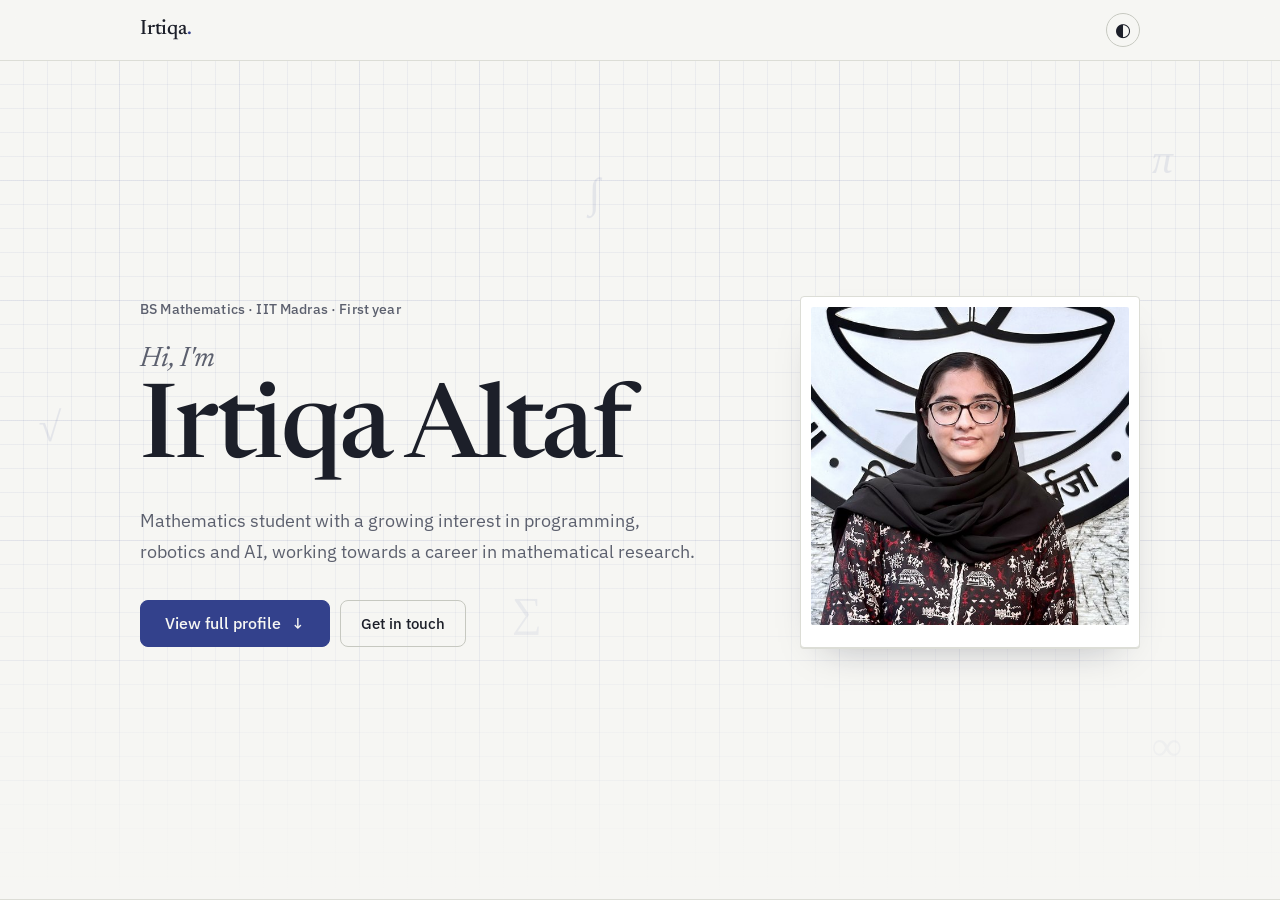
==== commit a560dc54: "Restructure for a more professional read, remove repetition - Merge Maths and Coding into one "Mathe" ====
--- a/index.html
+++ b/index.html
@@ -4,7 +4,7 @@
   <meta charset="UTF-8">
   <meta name="viewport" content="width=device-width, initial-scale=1.0">
   <meta name="color-scheme" content="light dark">
-  <meta name="description" content="Irtiqa Altaf — BS Mathematics student at IIT Madras. Mathematics, programming, robotics, AI, sports and English poetry.">
+  <meta name="description" content="Irtiqa Altaf, BS Mathematics student at IIT Madras. Mathematics, programming, robotics, AI and Urdu poetry.">
   <title>Irtiqa Altaf</title>
   <link rel="preconnect" href="https://fonts.googleapis.com">
   <link rel="preconnect" href="https://fonts.gstatic.com" crossorigin>
@@ -19,13 +19,10 @@
       <a class="logo" href="#top">Irtiqa<span>.</span></a>
       <div class="links">
         <a href="#about">About</a>
-        <a href="#maths">Maths</a>
-        <a href="#tech">Coding</a>
-        <a href="#mathcode">Maths+Code</a>
-        <a href="#robotics">Robotics</a>
-        <a href="#beyond">Beyond academics</a>
+        <a href="#maths">Mathematics &amp; Programming</a>
+        <a href="#robotics">Robotics &amp; AI</a>
+        <a href="#roadmap">Roadmap</a>
         <a href="#languages">Languages</a>
-        <a href="#roadmap">Roadmap</a>
         <a href="#contact">Contact</a>
       </div>
       <button id="theme" type="button" aria-label="Switch light and dark theme" title="Light / dark">◐</button>
@@ -44,24 +41,15 @@
         <div class="eyebrow">BS Mathematics &middot; IIT Madras &middot; First year</div>
         <h1>Hi, I'm <span>Irtiqa Altaf</span></h1>
         <p class="lead">
-          First-year BS Mathematics student at IIT Madras, learning to code and hoping to do research in maths one day.
+          Mathematics student with a growing interest in programming, robotics and AI, working towards a career in mathematical research.
         </p>
-        <div class="badges">
-          <span class="badge">IIT Madras</span>
-          <span class="badge">JEE Advanced qualified</span>
-          <span class="badge">Wants to do research</span>
-        </div>
         <div class="cta">
-          <button type="button" class="btn primary big" id="openProfile">View my full profile <span class="down" aria-hidden="true">&darr;</span></button>
-          <a class="btn ghost" href="#about">About me</a>
-          <a class="btn ghost" href="#contact">Contact</a>
+          <button type="button" class="btn primary big" id="openProfile">View full profile <span class="down" aria-hidden="true">&darr;</span></button>
+          <a class="btn ghost" href="#contact">Get in touch</a>
         </div>
       </div>
       <div class="photo-frame">
         <img src="[data-uri]" alt="Profile photo">
-        <span class="chip c1">∫ Calculus</span>
-        <span class="chip c2">Robotics</span>
-        <span class="chip c3">Programming</span>
       </div>
     </div>
   </div>
@@ -71,21 +59,11 @@
   <!-- HIGHLIGHTS -->
   <div class="hl">
     <div class="wrap">
-      <a class="tile reveal" href="#maths"><span class="ic">∫</span><b>Maths</b><small>Calculus, Linear Algebra</small></a>
-      <a class="tile reveal" href="#tech"><span class="ic">{ }</span><b>Coding</b><small>Python, R, MATLAB, Mathematica</small></a>
-      <a class="tile reveal" href="#robotics"><span class="ic">🤖</span><b>Robotics &amp; electronics</b><small>Sensors, motors, circuits</small></a>
-      <a class="tile reveal" href="#maths"><span class="ic">🧠</span><b>AI</b><small>The maths behind it</small></a>
-      <a class="tile reveal" href="#beyond"><span class="ic">⚽</span><b>Sports &amp; games</b><small>Football, kho kho, chess</small></a>
-    </div>
-  </div>
-
-  <!-- STATS -->
-  <div class="stats">
-    <div class="wrap">
-      <div class="stat reveal"><b data-count="2">2</b><span>maths courses done at IIT Madras</span></div>
-      <div class="stat reveal"><b data-count="3">3</b><span>languages I speak</span></div>
-      <div class="stat reveal"><b data-count="4">4</b><span>coding tools: MATLAB, Mathematica, Python, R</span></div>
-      <div class="stat reveal"><b data-count="3">3</b><span>sports and games I play</span></div>
+      <a class="tile reveal" href="#maths"><span class="ic">∫</span><b>Mathematics</b><small>Calculus, Linear Algebra</small></a>
+      <a class="tile reveal" href="#maths"><span class="ic">{ }</span><b>Programming</b><small>Python, R, MATLAB, Mathematica</small></a>
+      <a class="tile reveal" href="#robotics"><span class="ic">🤖</span><b>Robotics &amp; Electronics</b><small>Sensors, motors, circuits</small></a>
+      <a class="tile reveal" href="#robotics"><span class="ic">🧠</span><b>AI</b><small>The maths behind it</small></a>
+      <a class="tile reveal" href="#about"><span class="ic">⚽</span><b>Sports &amp; Games</b><small>Football, Kho Kho, Chess</small></a>
     </div>
   </div>
 
@@ -93,15 +71,9 @@
   <section id="about">
     <div class="wrap two">
       <div class="reveal">
-        <div class="sh"><span class="num">01</span><div><div class="kicker">About me</div><h2>A bit about me</h2></div></div>
+        <div class="sh"><span class="num">01</span><div><h2>About</h2></div></div>
         <p>
-          Currently in my first year of BS Mathematics at IIT Madras, which I joined after qualifying JEE Advanced.
-        </p>
-        <p>
-          Hardworking and consistent. Once I decide to do something, I see it through to the end.
-        </p>
-        <p>
-          Exploring comes naturally to me: reading about maths, opening things up to see what's inside, and learning programming whenever there's time.
+          Hardworking and consistent, with a habit of exploring: reading about the latest ideas in mathematics, or picking up a new programming tool whenever there's time.
         </p>
         <p>
           Challenges draw me in, especially the ones that make me think differently. A problem that doesn't give in easily pushes me to look at it from a new angle, and that's usually where the real learning happens.
@@ -114,14 +86,11 @@
       <div class="card reveal">
         <h3>Quick facts</h3>
         <ul class="facts">
-          <li><b>Studying</b> BS Mathematics</li>
-          <li><b>Where</b> IIT Madras</li>
-          <li><b>Favorite maths</b> Calculus</li>
-          <li><b>Plays</b> Football, kho kho, chess</li>
+          <li><b>Programme</b> BS Mathematics, IIT Madras</li>
+          <li><b>Entrance</b> JEE Advanced</li>
+          <li><b>Favourite area</b> Calculus</li>
           <li><b>Reads</b> Novels &amp; Urdu literature</li>
-          <li><b>Languages</b> English, Urdu, Hindi</li>
-          <li><b>Learning</b> Python, R, robotics</li>
-          <li><b>Goal</b> Research in maths</li>
+          <li><b>Goal</b> Mathematical Research</li>
         </ul>
       </div>
     </div>
@@ -132,34 +101,33 @@
     <div class="wrap reveal">
       <div class="kicker">What I believe</div>
       <p class="big">&ldquo;Once I decide to do something, I see it through to the end.&rdquo;</p>
-      <p class="small">
-        And a life without purpose wastes God's most beautiful gift.
-      </p>
     </div>
   </div>
 
-  <!-- 02 MATHS -->
+  <!-- 02 MATHEMATICS & PROGRAMMING -->
   <section id="maths" class="alt">
     <div class="wrap">
-      <div class="sh reveal"><span class="num">02</span><div><div class="kicker">Maths</div><h2>My maths side</h2></div></div>
-      <div class="math-grid">
-        <div class="card why reveal">
-          <h3>What I like about maths</h3>
-          <ul>
-            <li>Reading about what's going on in the world of mathematics, the latest ideas, discoveries and problems. I could do that for hours.</li>
-            <li>Calculus is the part of maths that fascinates me the most.</li>
-            <li>The plan: higher studies in maths, and then a career in research.</li>
-          </ul>
-        </div>
-        <div class="card reveal">
-          <h3>Courses done at IIT Madras</h3>
-          <div class="course"><span class="tick">✓</span><div><b>Linear Algebra</b><small>Completed</small></div></div>
-          <div class="course"><span class="tick">✓</span><div><b>One Variable Calculus</b><small>Completed</small></div></div>
+      <div class="sh reveal"><span class="num">02</span><div><h2>Mathematics &amp; Programming</h2></div></div>
+      <div class="math-grid" id="tech">
+        <div class="card reveal">
+          <h3>Completed coursework</h3>
+          <div class="course"><span class="tick">✓</span><div><b>Linear Algebra</b><small>IIT Madras</small></div></div>
+          <div class="course"><span class="tick">✓</span><div><b>One Variable Calculus</b><small>IIT Madras</small></div></div>
+        </div>
+        <div class="card reveal">
+          <h3>Programming tools</h3>
+          <div class="tags">
+            <span class="tag">MATLAB<small>Learned</small></span>
+            <span class="tag">Mathematica<small>Learned</small></span>
+            <span class="tag">Python<small>Basics, going deeper</small></span>
+            <span class="tag learning">R<small>Learning right now</small></span>
+            <span class="tag learning">Other languages<small>Want to learn</small></span>
+          </div>
         </div>
       </div>
 
       <div class="why5 reveal">
-        <h3 class="big">Why I like mathematics</h3>
+        <h3 class="big">Why Mathematics</h3>
         <div class="wgrid">
           <div class="card wcard">
             <div class="viz proof" id="proof">
@@ -205,8 +173,8 @@
         </div>
       </div>
 
-      <div class="card thm reveal" style="margin-top:26px;">
-        <div class="pill">My favorite equation</div>
+      <div class="card thm reveal">
+        <div class="pill">Favourite equation</div>
         <h3>The derivative of an integral with moving limits</h3>
         <div class="eqbox">
           <math display="block" aria-label="d by dx of the integral from h of x to g of x of f of t dt equals f of g of x times g prime of x minus f of h of x times h prime of x">
@@ -223,59 +191,17 @@
             </mrow>
           </math>
         </div>
-        <p>One of the most beautiful equations I have learnt so far.</p>
+        <p>Calculus fascinates me more than any other part of maths, and this is one of the most beautiful results I have learnt so far.</p>
         <p class="small">It follows from the Fundamental Theorem of Calculus and the chain rule. It is a form of the Leibniz integral rule.</p>
         <canvas id="thmCv" role="img" aria-label="Animated graph: the area under f(t) between two moving limits h(x) and g(x)"></canvas>
         <p class="readout" id="thmOut"></p>
         <p class="note">The shaded area is the integral of f(t) from h(x) to g(x). As x changes, both limits move. The page checks the formula against a numerical calculation, and they match.</p>
       </div>
 
-      <div class="card reveal" style="margin-top:22px;">
-        <h3>Maths in AI and robotics</h3>
-        <p>
-          Exploring how maths is used in AI and robotics is a big interest. Some things I want to understand better:
-        </p>
-        <div class="qs">
-          <div class="card q" data-q="QUESTION 1"><p>How does a robot know where its arm is and how to move it? I think linear algebra comes in here.</p></div>
-          <div class="card q" data-q="QUESTION 2"><p>How does an AI model learn from data? Maybe calculus again.</p></div>
-          <div class="card q" data-q="QUESTION 3"><p>How do sensors, motors and circuits work together with the maths?</p></div>
-        </div>
-      </div>
-    </div>
-  </section>
-
-  <!-- 03 CODING -->
-  <section id="tech">
-    <div class="wrap">
-      <div class="sh reveal"><span class="num">03</span><div><div class="kicker">Coding</div><h2>What I'm learning to code with</h2></div></div>
-      <div class="tags reveal">
-        <span class="tag">MATLAB<small>Learned</small></span>
-        <span class="tag">Mathematica<small>Learned</small></span>
-        <span class="tag">Python<small>Basics, going deeper</small></span>
-        <span class="tag learning">R<small>Learning right now</small></span>
-        <span class="tag learning">Other languages<small>Want to learn</small></span>
-      </div>
-      <div class="panel reveal">
-        <div class="pill">Right now</div>
-        <ul>
-          <li><b>R programming</b> Learning it right now.</li>
-          <li><b>Python</b> Comfortable with the basics, now going deeper.</li>
-          <li><b>MATLAB &amp; Mathematica</b> Already learned both.</li>
-          <li><b>Next few months</b> Much more programming and robotics.</li>
-        </ul>
-      </div>
-    </div>
-  </section>
-
-  <!-- 04 MATHS + CODE -->
-  <section id="mathcode" class="alt">
-    <div class="wrap">
-      <div class="sh reveal"><span class="num">04</span><div><div class="kicker">Maths meets code</div><h2>Calculus, drawn</h2></div></div>
-      <p class="sub reveal">
-        The derivative is the slope of a curve at one point. Choose a function
-        and move the slider to see the tangent line change.
-      </p>
-      <div class="demo card reveal">
+      <div class="demo card reveal" id="mathcode">
+        <div class="pill">Interactive</div>
+        <h3>Calculus, drawn</h3>
+        <p class="demo-intro">The derivative is the slope of a curve at one point. Choose a function and move the slider to see the tangent line change.</p>
         <div class="controls">
           <label>Function
             <select id="calcFn">
@@ -295,10 +221,10 @@
     </div>
   </section>
 
-  <!-- 05 ROBOTICS -->
+  <!-- 03 ROBOTICS, ELECTRONICS & AI -->
   <section id="robotics">
     <div class="wrap">
-      <div class="sh reveal"><span class="num">05</span><div><div class="kicker">Robotics &amp; electronics</div><h2>What's inside things</h2></div></div>
+      <div class="sh reveal"><span class="num">03</span><div><h2>Robotics, Electronics &amp; AI</h2></div></div>
       <div class="robo reveal">
         <div>
           <blockquote>&ldquo;It's the little building blocks of everyday stuff that fascinate me.&rdquo;</blockquote>
@@ -310,7 +236,6 @@
             Still a beginner in robotics and electronics. The goal is to understand what's inside a robot, like the sensors, motors and circuits, and the maths behind how they work.
           </p>
           <p>Nothing big built yet, but that's starting soon.</p>
-          <div class="chips"><span>Sensors</span><span>Motors</span><span>Circuits</span><span>Maths</span></div>
         </div>
         <svg viewBox="0 0 420 320" role="img" aria-label="Decorative circuit diagram with sensors, motors and circuits connected to a robot chip">
           <g fill="none" stroke-width="2.5" stroke-linecap="round" stroke-linejoin="round">
@@ -343,49 +268,85 @@
       <div class="grid involve">
         <div class="card reveal">
           <div class="pill">Electronics</div>
-          <h3>Shaastra 2027: Elecfest</h3>
-          <p>Part of the Elecfest team at Shaastra 2027.</p>
+          <h3>Elecfest, Shaastra 2027</h3>
+          <p>Part of the team.</p>
         </div>
         <div class="card reveal">
           <div class="pill">AI</div>
-          <h3>AI club, CFI</h3>
-          <p>Applied and gave the interview.</p>
-          <span class="wait">Result not out yet</span>
+          <h3>AI Club, CFI</h3>
+          <p>Applied and interviewed.</p>
+          <span class="wait">Result awaited</span>
         </div>
         <div class="card reveal">
           <div class="pill">Robotics</div>
-          <h3>iBot club, CFI</h3>
-          <p>Applied and gave the interview.</p>
-          <span class="wait">Result not out yet</span>
-        </div>
-      </div>
-    </div>
-  </section>
-
-  <!-- 06 BEYOND ACADEMICS -->
-  <section id="beyond" class="alt">
-    <div class="wrap">
-      <div class="sh reveal"><span class="num">06</span><div><div class="kicker">Beyond academics</div><h2>What I do when I'm not studying</h2></div></div>
-      <div class="bento">
-        <div class="card reveal"><span class="icon">⚽</span><h3>Football</h3><p>Love the game, and playing as part of a team is the best part.</p></div>
-        <div class="card reveal"><span class="icon">🏃‍♀️</span><h3>Kho kho</h3><p>Another favourite, on the field whenever possible.</p></div>
-        <div class="card big reveal">
-          <span class="icon">📚</span>
-          <h3>Novels &amp; Urdu literature</h3>
-          <p>Novels and Urdu literature, especially Allama Iqbal's poetry, fill most of my free time and keep me motivated.</p>
-          <p>Writing Urdu poems of my own is part of it too.</p>
-        </div>
-        <div class="card reveal"><span class="icon">♟️</span><h3>Chess</h3><p>Just started. Still learning.</p></div>
-        <div class="card reveal"><span class="icon">🚲</span><h3>Cycling</h3><p>Songs on, no place to go, just riding around campus. Love it.</p></div>
-        <div class="card wide reveal"><span class="icon">🔧</span><h3>Taking things apart</h3><p>Opening things up to see the components inside. A computer keyboard has already been through it.</p></div>
-      </div>
-    </div>
-  </section>
-
-  <!-- 07 LANGUAGES -->
+          <h3>iBot Club, CFI</h3>
+          <p>Applied and interviewed.</p>
+          <span class="wait">Result awaited</span>
+        </div>
+      </div>
+
+      <div class="card open-q reveal">
+        <h3>Open questions</h3>
+        <p>How maths is used in AI and robotics is a big interest. Some things I want to understand better:</p>
+        <div class="qs">
+          <div class="card q" data-q="QUESTION 1"><p>How does a robot know where its arm is and how to move it? I think linear algebra comes in here.</p></div>
+          <div class="card q" data-q="QUESTION 2"><p>How does an AI model learn from data? Maybe calculus again.</p></div>
+          <div class="card q" data-q="QUESTION 3"><p>How do sensors, motors and circuits work together with the maths?</p></div>
+        </div>
+      </div>
+    </div>
+  </section>
+
+  <!-- 04 ROADMAP -->
+  <section id="roadmap" class="alt">
+    <div class="wrap">
+      <div class="sh reveal"><span class="num">04</span><div><h2>Roadmap</h2></div></div>
+      <div class="road">
+        <div class="card reveal">
+          <div class="pill">Now</div>
+          <h3>Learning the basics</h3>
+          <ul>
+            <li>Mathematics coursework at IIT Madras</li>
+            <li>Building programming fundamentals</li>
+            <li>Elecfest, Shaastra 2027</li>
+          </ul>
+        </div>
+        <div class="card reveal">
+          <div class="pill">Next few months</div>
+          <h3>Mathematics, programming and robotics</h3>
+          <ul>
+            <li>Study mathematics in depth</li>
+            <li>Go deeper into Python and other languages</li>
+            <li>Hands-on robotics and electronics</li>
+          </ul>
+        </div>
+        <div class="card reveal">
+          <div class="pill">Later</div>
+          <h3>Mathematical research</h3>
+          <ul>
+            <li>Higher studies in mathematics</li>
+            <li>A career in research</li>
+          </ul>
+        </div>
+      </div>
+      <div class="projects reveal" id="projects">
+        <div>
+          <h3>Projects: coming soon</h3>
+          <p>No projects yet. The first one is next on the list, and it will show up here.</p>
+        </div>
+        <ul>
+          <li><b>Project 1</b> Something with calculus and code.</li>
+          <li><b>Project 2</b> Something with electronics or robotics.</li>
+          <li><b>Project 3</b> Another idea.</li>
+        </ul>
+      </div>
+    </div>
+  </section>
+
+  <!-- 05 LANGUAGES -->
   <section id="languages">
     <div class="wrap">
-      <div class="sh reveal"><span class="num">07</span><div><div class="kicker">Languages</div><h2>Languages I know</h2></div></div>
+      <div class="sh reveal"><span class="num">05</span><div><h2>Languages</h2></div></div>
       <div class="grid">
         <div class="card lang reveal">
           <div class="script">Aa</div>
@@ -409,87 +370,21 @@
   <!-- QUOTE -->
   <div class="quote">
     <div class="wrap reveal">
-      <blockquote>
-        &ldquo;Raise your selfhood so high that before every decree of destiny,
-        God Himself asks you: <em>tell me, what is it that you wish?</em>&rdquo;
-      </blockquote>
       <p class="roman" lang="ur" dir="rtl">
         خودی کو کر بلند اتنا کہ ہر تقدیر سے پہلے،<br>
         خدا بندے سے خود پوچھے، بتا تیری رضا کیا ہے۔
       </p>
-      <cite>Allama Iqbal &middot; my favorite couplet</cite>
-      <p class="why-q">Iqbal's poetry is one of my biggest sources of motivation. I try to write Urdu poems of my own too.</p>
+      <cite>Allama Iqbal, my favourite couplet</cite>
+      <p class="why-q">Iqbal's poetry is one of my biggest sources of motivation.</p>
     </div>
   </div>
 
-  <!-- 08 ROADMAP -->
-  <section id="roadmap">
-    <div class="wrap">
-      <div class="sh reveal"><span class="num">08</span><div><div class="kicker">Roadmap</div><h2>Where I want to go</h2></div></div>
-      <div class="road">
-        <div class="card reveal">
-          <div class="pill">Now</div>
-          <h3>Learning the basics</h3>
-          <ul>
-            <li>Studying maths at IIT Madras</li>
-            <li>Learning R, and practicing Python, MATLAB and Mathematica</li>
-            <li>Working with the Elecfest team</li>
-          </ul>
-        </div>
-        <div class="card reveal">
-          <div class="pill">Next few months</div>
-          <h3>Maths, programming and robotics</h3>
-          <ul>
-            <li>Study maths very well</li>
-            <li>Learn a lot more programming and robotics</li>
-            <li>Go deeper into Python and other useful languages</li>
-            <li>Start my first project</li>
-          </ul>
-        </div>
-        <div class="card reveal">
-          <div class="pill">Later</div>
-          <h3>Research in maths</h3>
-          <ul>
-            <li>Higher studies in mathematics</li>
-            <li>Work in research</li>
-          </ul>
-        </div>
-      </div>
-    </div>
-  </section>
-
-  <!-- 09 PROJECTS -->
-  <section id="projects" class="alt">
-    <div class="wrap">
-      <div class="sh reveal"><span class="num">09</span><div><div class="kicker">Projects</div><h2>Coming soon</h2></div></div>
-      <p class="sub reveal">No projects yet. The first one is coming soon, and it will show up here.</p>
-      <div class="grid">
-        <div class="card proj reveal"><div class="pill">Coming soon</div><h3>Project 1</h3><p>Something with calculus and code.</p></div>
-        <div class="card proj reveal"><div class="pill">Coming soon</div><h3>Project 2</h3><p>Something with electronics or robotics.</p></div>
-        <div class="card proj reveal"><div class="pill">Coming soon</div><h3>Project 3</h3><p>Another idea.</p></div>
-      </div>
-    </div>
-  </section>
-
-  <!-- FRIENDS -->
-  <section>
-    <div class="wrap">
-      <div class="sh reveal"><span class="num">✦</span><div><div class="kicker">My friends say</div><h2>How they describe me</h2></div></div>
-      <div class="words reveal">
-        <span class="word">Headstrong</span>
-        <span class="word">Hardworking</span>
-        <span class="word">Straightforward</span>
-      </div>
-    </div>
-  </section>
-
   <!-- CONTACT -->
-  <section id="contact" class="alt contact">
+  <section id="contact" class="contact">
     <div class="wrap reveal">
-      <div class="sh"><div><div class="kicker">Contact</div><h2>Say hi</h2></div></div>
-      <p class="sub">Want to talk about maths, robotics, football or poetry? Message me.</p>
+      <div class="sh"><div><h2>Get in Touch</h2></div></div>
+      <p class="sub">Always happy to talk about mathematics, robotics, football or poetry.</p>
       <div class="cta">
-        <!-- Replace the placeholders below with your real links -->
         <a class="btn primary" href="mailto:ma26b009@smail.iitm.ac.in">Email me</a>
         <a class="btn ghost" href="https://github.com/ma26b009">GitHub</a>
         <a class="btn ghost" href="https://www.linkedin.com/in/irtiqa-altaf-901a31426">LinkedIn</a>
--- a/style.css
+++ b/style.css
@@ -218,7 +218,7 @@
 .hl .wrap { display: grid; grid-template-columns: repeat(5, 1fr); }
 .tile {
   display: block; text-decoration: none; text-align: left;
-  padding: 26px 20px 26px 20px; border-left: 1px solid var(--line);
+  padding: 20px 20px; border-left: 1px solid var(--line);
   transition: background-color .15s;
 }
 .tile:last-child { border-right: 1px solid var(--line); }
@@ -233,7 +233,7 @@
 
 /* ---------- Stats ---------- */
 .stats { border-bottom: 1px solid var(--line); background: var(--bg2); }
-.stats .wrap { display: grid; grid-template-columns: repeat(4, 1fr); gap: 0; padding-top: 34px; padding-bottom: 34px; }
+.stats .wrap { display: grid; grid-template-columns: repeat(4, 1fr); gap: 0; padding-top: 26px; padding-bottom: 26px; }
 .stat { display: flex; align-items: baseline; gap: 14px; padding: 4px 20px; border-left: 1px solid var(--line2); }
 .stat:first-child { border-left: 0; padding-left: 0; }
 .stat b {
@@ -243,22 +243,19 @@
 .stat span { color: var(--muted); font-size: 0.86rem; line-height: 1.4; }
 
 /* ---------- Sections ---------- */
-section { padding: clamp(64px, 9vw, 112px) 0; }
+section { padding: clamp(52px, 6.5vw, 84px) 0; }
 section.alt { background: var(--bg2); border-block: 1px solid var(--line); }
 section + section.alt, section.alt + section { border-top-width: 1px; }
 
-.sh { position: relative; display: block; margin-bottom: 36px; }
-.sh::after { content: ""; display: table; clear: both; }
+.sh { position: relative; display: flex; align-items: baseline; gap: 14px; margin-bottom: 30px; }
 .num {
   font-family: var(--serif); font-style: italic; font-weight: 400;
   font-size: 1.05rem; line-height: 24px; color: var(--accent); white-space: nowrap;
   font-variant-numeric: lining-nums;
-  float: left; margin-right: 12px;
 }
 .num::before { content: "§\00a0"; color: var(--muted); font-style: normal; }
 section:not([id]) .num::before { content: none; }
 .kicker { font-size: 0.9rem; line-height: 24px; font-weight: 500; color: var(--accent); }
-h2 { clear: left; }
 h2 {
   margin-top: 2px;
   font-size: clamp(2rem, 4.2vw, 2.9rem); line-height: 1.1; letter-spacing: -0.015em;
@@ -267,7 +264,7 @@
 
 /* section numbers hang in the margin on wide screens, like equation numbers */
 @media (min-width: 1240px) {
-  .num { float: none; margin: 0; position: absolute; right: calc(100% + 28px); top: 30px; text-align: right; }
+  .num { position: absolute; right: calc(100% + 28px); top: 50%; transform: translateY(-50%); text-align: right; }
 }
 
 .two { display: grid; grid-template-columns: minmax(0, 1.35fr) minmax(0, 1fr); gap: clamp(32px, 6vw, 72px); align-items: start; }
@@ -297,7 +294,7 @@
 .facts b { flex: none; width: 118px; color: var(--muted); font-weight: 500; }
 
 /* ---------- Belief ---------- */
-.belief { padding: clamp(64px, 9vw, 104px) 0; text-align: center; border-top: 1px solid var(--line); }
+.belief { padding: clamp(44px, 6vw, 68px) 0; text-align: center; border-top: 1px solid var(--line); }
 .belief .wrap { max-width: 860px; }
 .belief .big {
   margin: 18px auto 0; max-width: 24em;
@@ -326,10 +323,10 @@
 .course b { display: block; font-weight: 500; line-height: 1.3; }
 .course small { color: var(--teal); font-size: 0.82rem; }
 
-.qs { margin-top: 22px; display: grid; grid-template-columns: repeat(auto-fit, minmax(220px, 1fr)); gap: 0; border-top: 1px solid var(--line); }
+.qs { margin-top: 16px; display: grid; grid-template-columns: repeat(auto-fit, minmax(220px, 1fr)); gap: 0; border-top: 1px solid var(--line); }
 .qs .card.q {
   position: relative; background: transparent; border: 0; border-radius: 0;
-  padding: 44px 22px 6px 0;
+  padding: 40px 22px 0 0;
 }
 .qs .card.q + .card.q { padding-left: 22px; border-left: 1px solid var(--line); }
 .q::before {
@@ -340,15 +337,23 @@
 .q::first-letter { text-transform: none; }
 
 /* why I like mathematics: five small figures */
-.why5 { margin-top: 56px; }
+.why5 { margin-top: 44px; }
+#tech .card h3 { margin-bottom: 14px; }
+@media (min-width: 861px) { #tech.math-grid { grid-template-columns: minmax(0, 0.85fr) minmax(0, 1.15fr); } }
+#tech .tag { flex: 1 1 120px; }
+#tech .tags { margin-bottom: 0; gap: 8px; }
+#tech .tag { min-width: 0; flex: 1 1 130px; }
+.demo.card { margin-top: 22px; }
+.open-q { margin-top: 18px; }
+.open-q > p { max-width: 46em; }
 .why5 h3.big { font-size: 1.6rem; margin-bottom: 18px; }
 .wgrid { display: grid; grid-template-columns: repeat(6, 1fr); gap: 18px; }
 .wcard { grid-column: span 2; padding: 0; overflow: hidden; display: flex; flex-direction: column; }
 .wcard:nth-child(n+4) { grid-column: span 3; }
-.wcard .txt { padding: 18px 22px 22px; }
+.wcard .txt { padding: 14px 20px 18px; }
 .wcard .txt p { font-size: 0.95rem; }
 .viz {
-  height: 128px; flex: none; overflow: hidden;
+  height: 108px; flex: none; overflow: hidden;
   display: flex; align-items: center; justify-content: center; gap: 8px;
   background-color: var(--bg);
   background-image: linear-gradient(var(--grid) 1px, transparent 1px), linear-gradient(90deg, var(--grid) 1px, transparent 1px);
@@ -382,23 +387,23 @@
 .eqs { flex-basis: 100%; text-align: center; font-size: 0.76rem; color: var(--muted); }
 
 /* favourite equation */
-.thm.card { margin-top: 28px; padding: clamp(24px, 3.4vw, 40px); }
+.thm.card { margin-top: 22px; padding: clamp(22px, 3vw, 34px); }
 .thm h3 { font-size: clamp(1.45rem, 2.6vw, 1.85rem); margin-top: 2px; }
 .thm p { margin-top: 12px; max-width: 46em; }
 .thm .small { font-size: 0.9rem; }
 .eqbox {
-  overflow-x: auto; padding: 26px 8px; margin: 20px 0 6px; text-align: center;
+  overflow-x: auto; padding: 18px 8px; margin: 16px 0 4px; text-align: center;
   border-block: 1px solid var(--line);
 }
 .eqbox math { font-size: clamp(0.95rem, 2.6vw, 1.75rem); font-family: "STIX Two Math", "Cambria Math", "Latin Modern Math", var(--serif); color: var(--text); }
-#thmCv { width: 100%; height: 240px; display: block; margin-top: 22px; border-radius: var(--r); background: var(--bg); border: 1px solid var(--line); }
+#thmCv { width: 100%; height: 190px; display: block; margin-top: 22px; border-radius: var(--r); background: var(--bg); border: 1px solid var(--line); }
 .readout { margin-top: 12px; font-family: var(--mono); font-size: 0.86rem; font-weight: 500; color: var(--text); }
 .card p.readout { color: var(--text); font-size: 0.86rem; }
 .note { color: var(--muted); font-size: 0.86rem; margin-top: 6px; }
 .card p.note { font-size: 0.86rem; }
 
 /* ---------- Coding ---------- */
-.tags { display: flex; flex-wrap: wrap; gap: 10px; }
+.tags { display: flex; flex-wrap: wrap; gap: 10px; margin-bottom: 22px; }
 .tag {
   min-width: 150px; padding: 12px 16px; border-radius: var(--r);
   background: var(--card); border: 1px solid var(--line2);
@@ -426,14 +431,16 @@
   background-size: 5px 5px; background-repeat: no-repeat;
 }
 .demo input[type=range] { width: 100%; accent-color: var(--accent); height: 28px; }
+.demo h3 { font-size: 1.35rem; margin-bottom: 4px; }
+.demo .demo-intro { max-width: 40em; margin-bottom: 18px; }
 #calc { width: 100%; display: block; border-radius: var(--r); background: var(--bg); border: 1px solid var(--line); }
 
 /* ---------- Robotics ---------- */
 .robo {
   border: 1px solid var(--line);
   position: relative; overflow: hidden;
-  display: grid; grid-template-columns: minmax(0, 1.1fr) minmax(0, 1fr); gap: 40px; align-items: center;
-  padding: clamp(28px, 4.5vw, 52px); border-radius: var(--r-lg);
+  display: grid; grid-template-columns: minmax(0, 1.2fr) minmax(0, 0.8fr); gap: 36px; align-items: center;
+  padding: clamp(26px, 3.8vw, 42px); border-radius: var(--r-lg);
   background: var(--band); color: var(--band-text);
 }
 .robo::before {
@@ -457,7 +464,8 @@
 @keyframes flow { to { stroke-dashoffset: -36; } }
 .robo svg text { fill: var(--band-text); font-size: 13px; font-family: var(--sans); }
 
-.involve { margin-top: 22px; }
+.involve { margin-top: 18px; }
+.involve .card { padding: 18px 22px; }
 .involve .card { display: flex; flex-direction: column; }
 .wait {
   align-self: flex-start; margin-top: 12px;
@@ -465,30 +473,23 @@
   padding: 2px 10px; border: 1px dashed var(--line2); border-radius: 999px;
 }
 
-/* ---------- Outside class ---------- */
-.bento { display: grid; grid-template-columns: repeat(4, 1fr); gap: 18px; }
-.bento .card.big {
-  grid-column: 3 / span 2; grid-row: 1 / span 2; display: flex; flex-direction: column; justify-content: flex-end;
-  background: color-mix(in srgb, var(--accent) 6%, var(--card)); border-color: color-mix(in srgb, var(--accent) 18%, var(--line));
-}
-.bento .card.big .icon { font-size: 1.8rem; }
-.bento .card.big h3 { font-size: 1.65rem; }
-.bento .card.big p { font-size: 1.02rem; }
-.bento .card.wide { grid-column: 1 / -1; }
-.bento .big .ur { font-family: var(--urdu); font-size: 1.5rem; color: var(--accent); direction: rtl; margin-top: 18px; line-height: 2; }
-
-/* ---------- Languages ---------- */
-.lang { text-align: left; }
+/* ---------- Languages: compact ---------- */
+.card.lang {
+  display: grid; grid-template-columns: 76px 1fr; column-gap: 18px; align-items: center;
+  padding: 18px 22px; text-align: left;
+}
 .lang .script {
-  height: 84px; display: flex; align-items: center;
-  font-family: var(--serif); font-size: 2.6rem; line-height: 1; color: var(--accent);
-  margin-bottom: 14px; padding-bottom: 14px; border-bottom: 1px solid var(--line);
-}
-.lang .script[lang=ur] { font-family: var(--urdu); font-size: 2.2rem; line-height: 2.4; justify-content: flex-end; }
-.lang .script[lang=hi] { font-family: var(--deva); font-size: 2.3rem; }
+  grid-row: span 2; display: flex; align-items: center; justify-content: center;
+  height: 64px; border-right: 1px solid var(--line); padding-right: 18px;
+  font-family: var(--serif); font-size: 2rem; line-height: 1; color: var(--accent);
+}
+.lang .script[lang=ur] { font-family: var(--urdu); font-size: 1.7rem; line-height: 2.2; direction: rtl; }
+.lang .script[lang=hi] { font-family: var(--deva); font-size: 1.75rem; }
+.lang h3 { margin: 0; font-size: 1.15rem; align-self: end; }
+.lang p { font-size: 0.92rem; align-self: start; }
 
 /* ---------- Iqbal ---------- */
-.quote { padding: clamp(72px, 10vw, 120px) 0; text-align: center; background: var(--bg2); border-block: 1px solid var(--line); position: relative; }
+.quote { padding: clamp(48px, 6.5vw, 76px) 0; text-align: center; background: var(--bg2); border-block: 1px solid var(--line); position: relative; }
 .quote .wrap { max-width: 900px; }
 .quote blockquote {
   margin: 0 auto; max-width: 30em;
@@ -497,8 +498,7 @@
 }
 .quote blockquote em { font-style: italic; color: var(--accent); }
 .quote .roman {
-  margin: 34px auto 0; padding-top: 30px; max-width: 34em;
-  border-top: 1px solid var(--line2);
+  margin: 0 auto; max-width: 34em;
   font-family: var(--urdu); font-size: clamp(1.25rem, 2.6vw, 1.8rem); line-height: 2.3;
   color: var(--text); direction: rtl;
 }
@@ -524,18 +524,17 @@
 .road li { position: relative; padding: 5px 0 5px 18px; }
 .road li::before { content: ""; position: absolute; left: 2px; top: 0.95em; width: 7px; height: 1px; background: var(--muted); }
 
-/* ---------- Projects ---------- */
-.card.proj { background: transparent; border: 1px dashed var(--line2); }
-.proj .pill { display: inline-block; color: var(--muted); margin-bottom: 10px; }
-.proj h3 { color: var(--muted); }
-
-/* ---------- Friends ---------- */
-.words { display: flex; flex-wrap: wrap; align-items: baseline; gap: 0; }
-.word {
-  font-family: var(--serif); font-weight: 400; font-size: clamp(1.8rem, 4.4vw, 3rem); line-height: 1.2;
-  letter-spacing: -0.015em; padding: 4px 28px; border-left: 1px solid var(--line2);
-}
-.word:first-child { padding-left: 0; border-left: 0; }
+/* ---------- Projects (inside roadmap) ---------- */
+.projects {
+  margin-top: 40px; padding: 22px 26px; border: 1px dashed var(--line2); border-radius: var(--r-lg);
+  display: grid; grid-template-columns: minmax(0, 0.9fr) minmax(0, 1.1fr); gap: 28px; align-items: center;
+}
+.projects h3 { font-size: 1.25rem; margin-bottom: 4px; }
+.projects p { color: var(--muted); font-size: 0.95rem; }
+.projects ul { list-style: none; }
+.projects li { display: flex; gap: 14px; padding: 7px 0; color: var(--muted); font-size: 0.95rem; border-bottom: 1px solid var(--line); }
+.projects li:last-child { border-bottom: 0; }
+.projects li b { flex: none; width: 76px; color: var(--text); font-weight: 500; }
 
 /* ---------- Contact + footer ---------- */
 .contact { text-align: center; }
@@ -569,14 +568,13 @@
   .hero .wrap, .two, .math-grid, .robo { grid-template-columns: 1fr; }
   .hero .wrap { padding-top: 48px; padding-bottom: 64px; gap: 44px; }
   .photo-frame { justify-self: start; width: min(78%, 300px); }
-  .bento { grid-template-columns: 1fr 1fr; }
-  .bento .card.big { grid-column: 1 / -1; grid-row: auto; }
   .wgrid { grid-template-columns: 1fr 1fr; }
   .wcard, .wcard:nth-child(n+4) { grid-column: span 1; }
   .wcard:last-child { grid-column: 1 / -1; }
   .road { grid-template-columns: 1fr; padding-left: 30px; }
   .road::before { left: 7px; right: auto; top: 8px; bottom: 8px; width: 1px; height: auto; }
-  .road .card { padding: 0 0 36px 0; }
+  .road .card { padding: 0 0 28px 0; }
+  .projects { grid-template-columns: 1fr; gap: 14px; }
   .road .card:last-child { padding-bottom: 0; }
   .road .card::before { left: -30px; top: 6px; }
   .qs { grid-template-columns: 1fr; }
@@ -596,7 +594,6 @@
   .stats .wrap { grid-template-columns: 1fr 1fr; }
   .stat { flex-direction: column; gap: 6px; padding: 0 0 0 16px; }
   .stat b { font-size: 2.3rem; }
-  .bento { grid-template-columns: 1fr; }
   .wgrid { grid-template-columns: 1fr; }
   .wcard:last-child { grid-column: auto; }
   .eqbox math { font-size: 0.8rem; }
@@ -605,7 +602,5 @@
   .panel li { flex-direction: column; gap: 2px; }
   .panel li b { width: auto; }
   .tag { min-width: 0; flex: 1 1 140px; }
-  .words { flex-direction: column; }
-  .word, .word:first-child { padding: 2px 0; border-left: 0; }
   .cta .btn { flex: 1 1 auto; justify-content: center; }
 }
